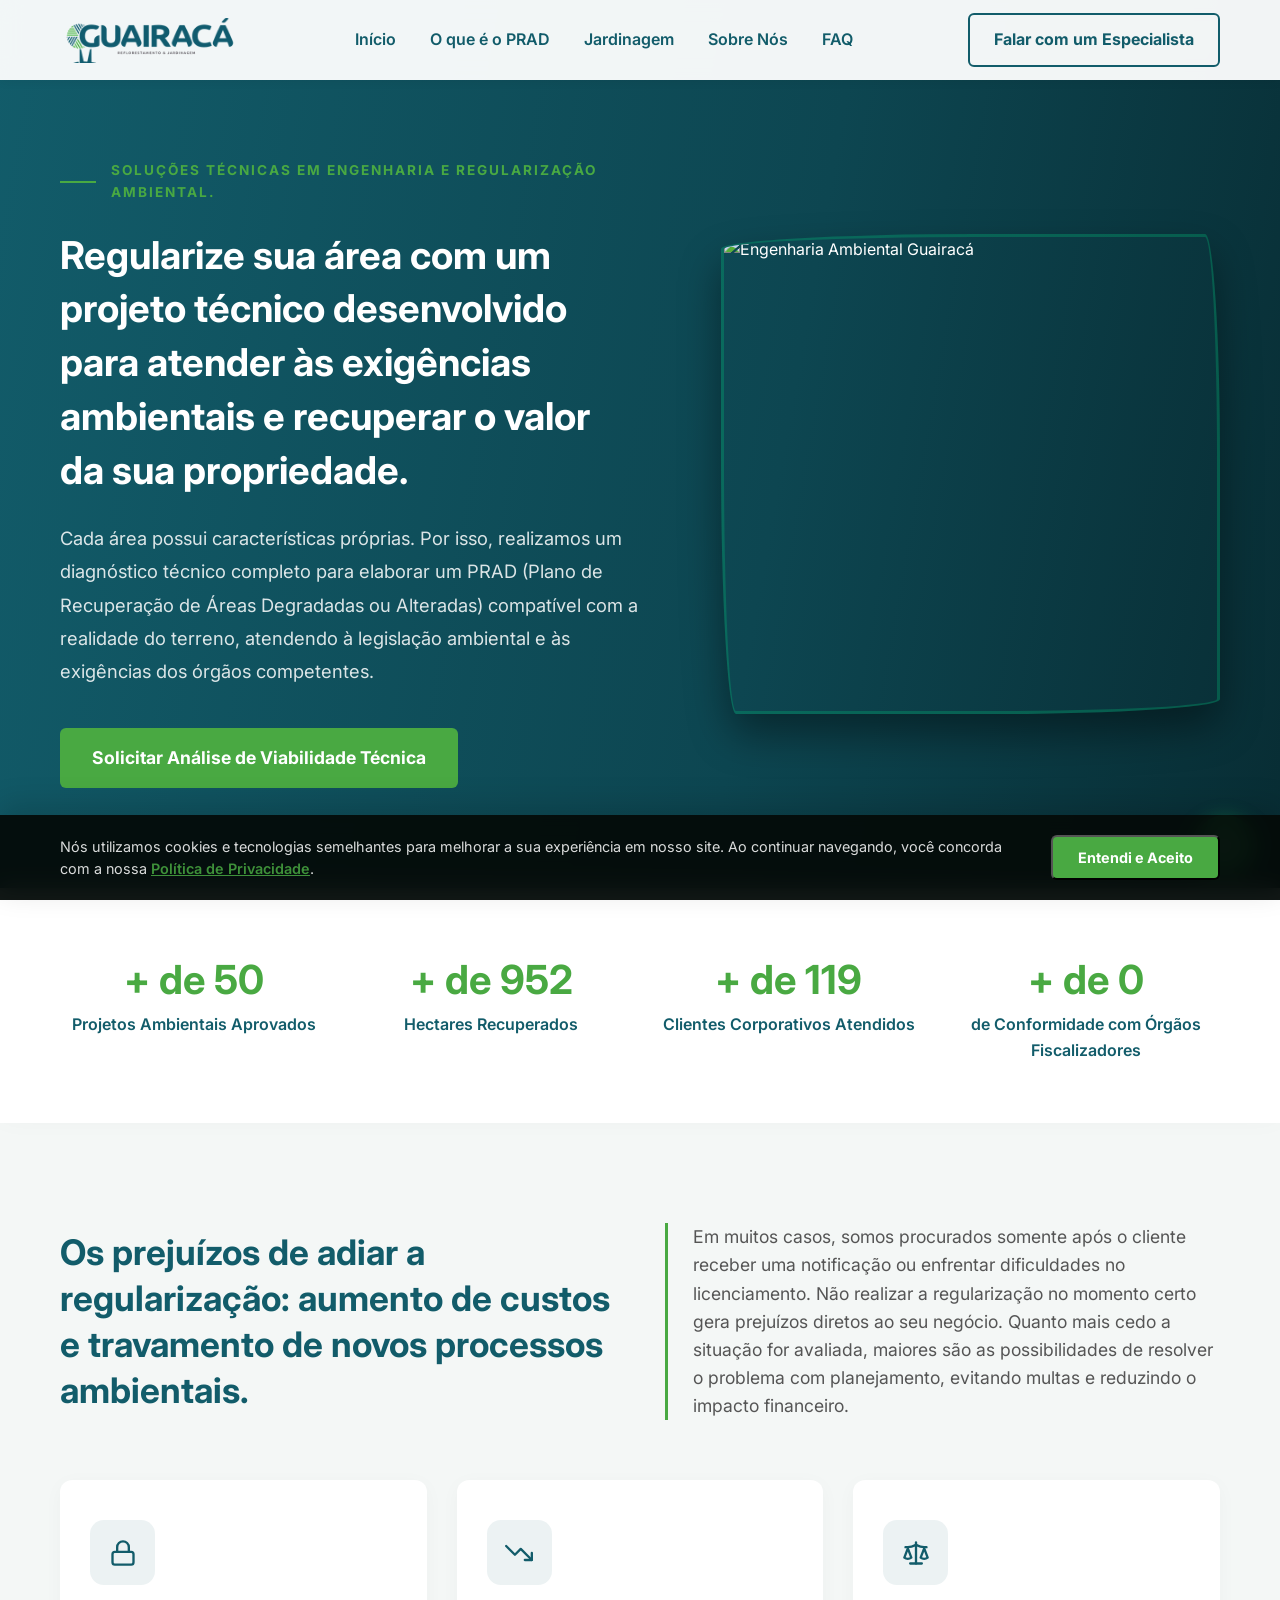
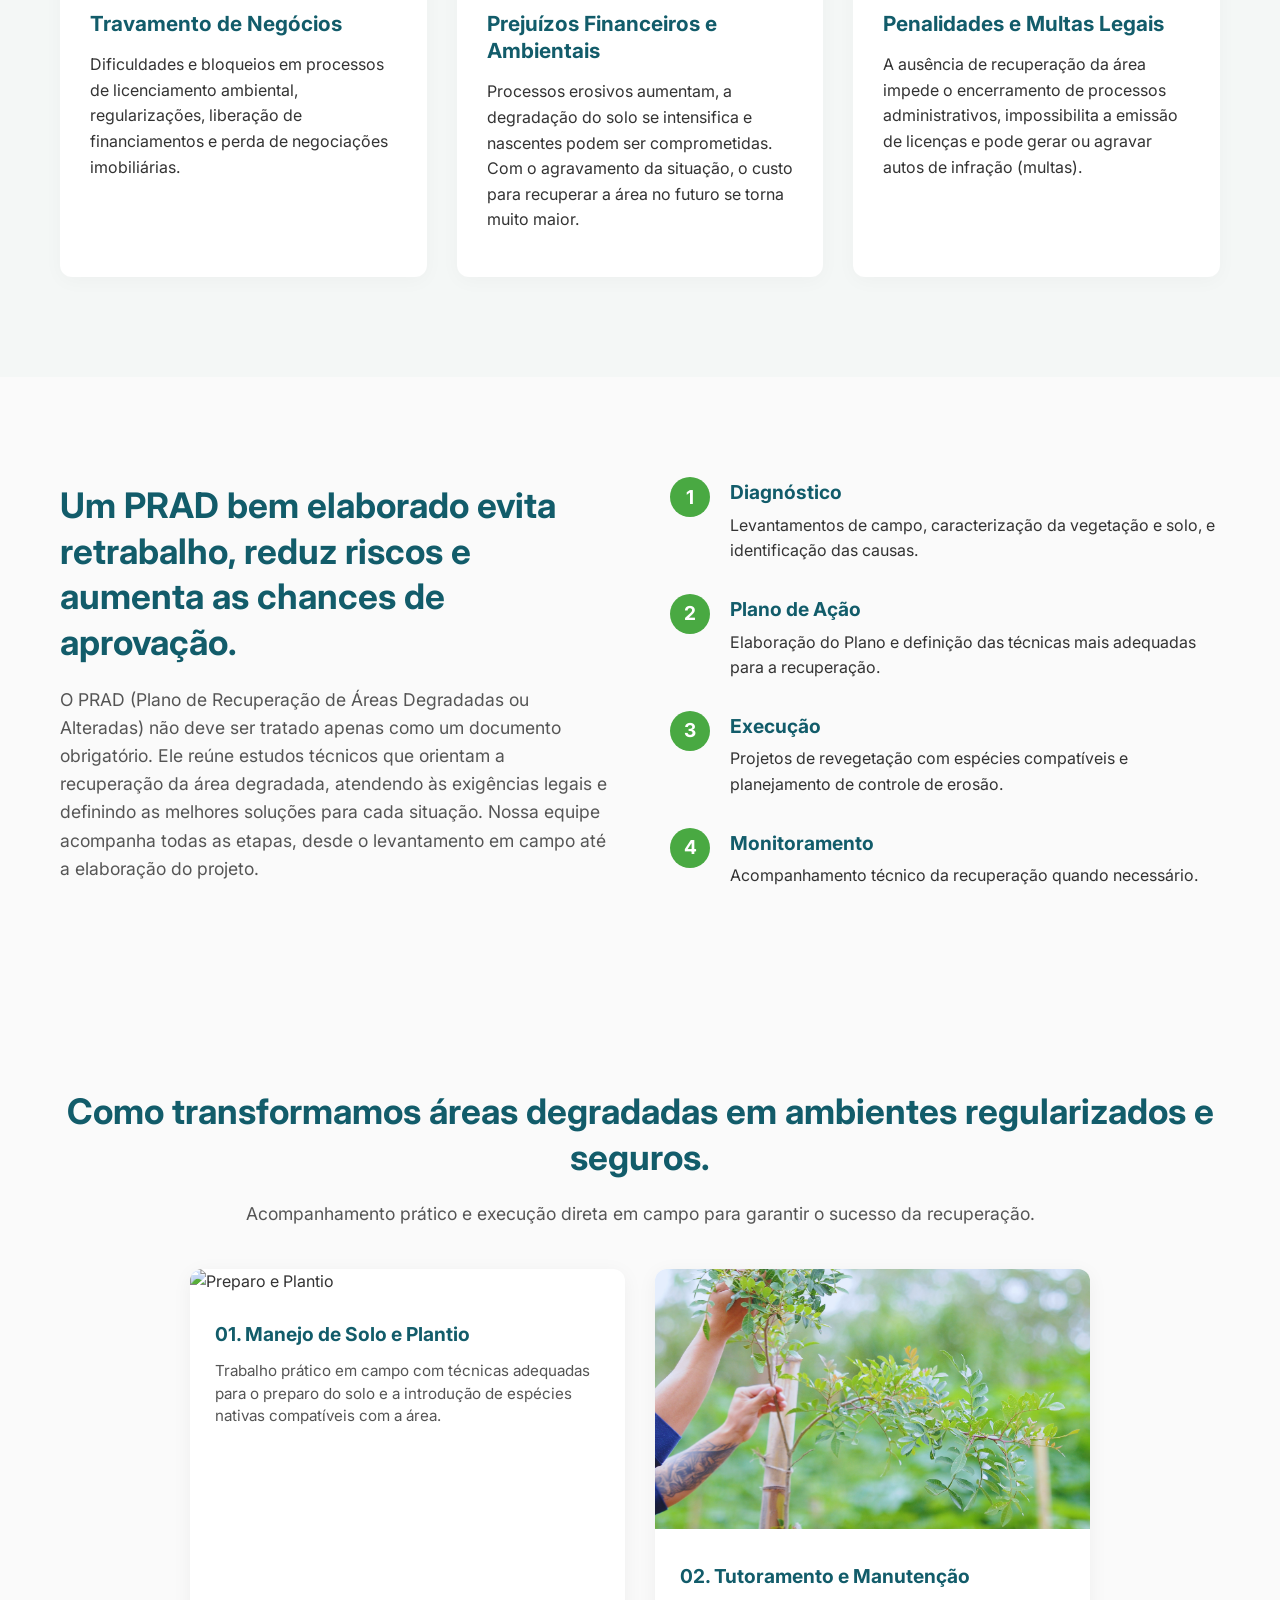
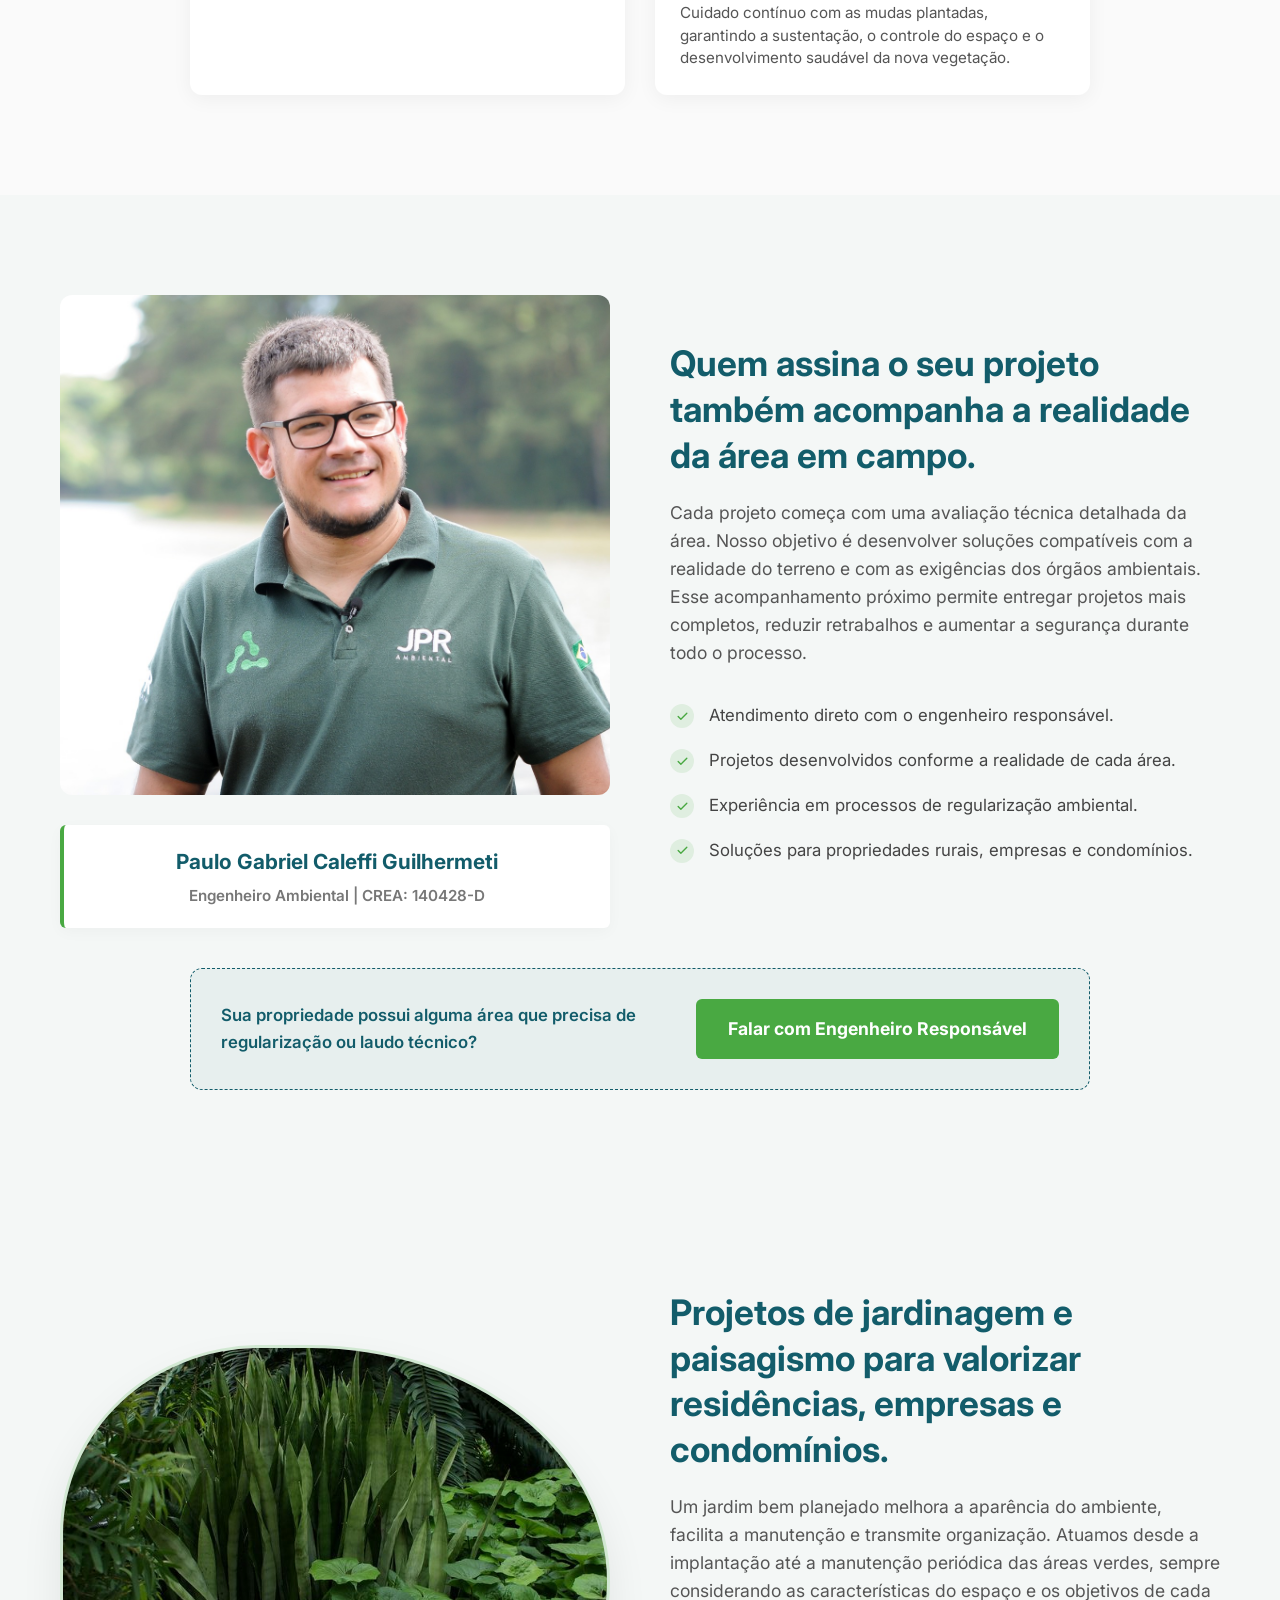
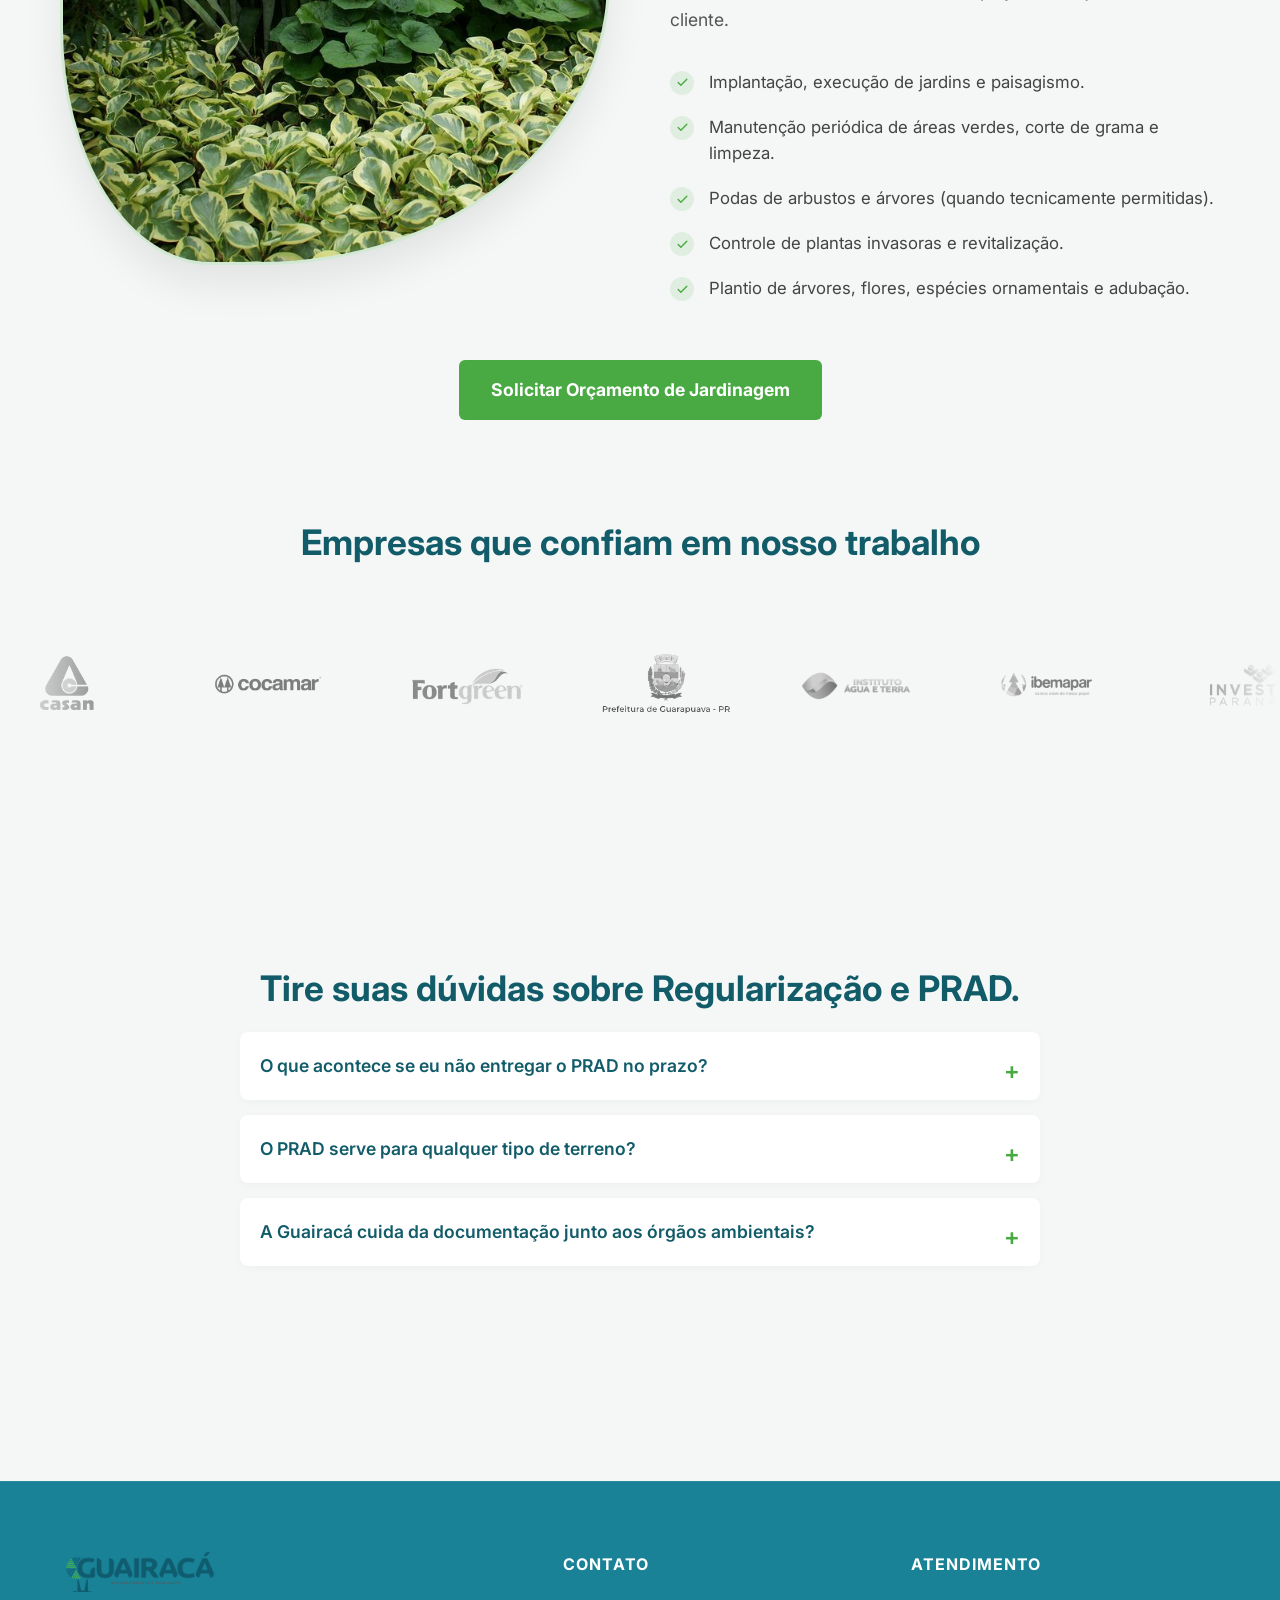
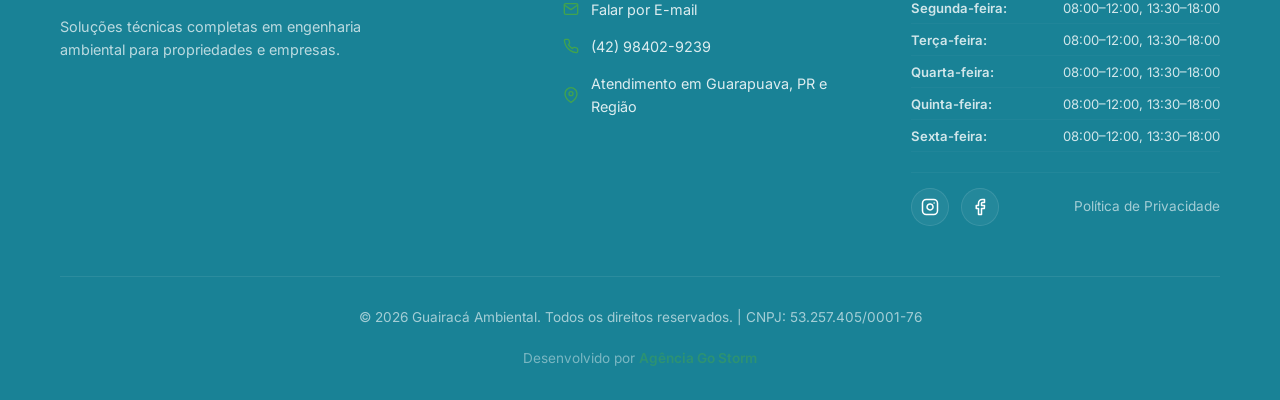
==== index.html @ 58c87380 "Primeira versão site Guairacá" ====
<!DOCTYPE html>
<html lang="pt-BR">
<head>
    <meta charset="UTF-8">
    <meta name="viewport" content="width=device-width, initial-scale=1.0">

    <title>PRAD e Regularização Ambiental | Guairacá Ambiental</title>

    <meta
        name="description"
        content="Projetos de PRAD, regularização e recuperação ambiental com acompanhamento técnico em campo. Conheça as soluções da Guairacá Ambiental."
    >

    <script type="application/ld+json">
        {
        "@context": "https://schema.org",
        "@graph": [

            {
            "@type": "WebSite",
            "@id": "https://guairacaambiental.com.br/#website",
            "url": "https://guairacaambiental.com.br/",
            "name": "Guairacá Ambiental",
            "inLanguage": "pt-BR",
            "publisher": {
                "@id": "https://guairacaambiental.com.br/#organization"
            }
            },

            {
            "@type": "LocalBusiness",
            "@id": "https://guairacaambiental.com.br/#organization",
            "name": "Guairacá Ambiental",
            "url": "https://guairacaambiental.com.br/",
            "description": "Empresa especializada em projetos de PRAD, regularização, recuperação e soluções técnicas ambientais.",

            "logo": {
                "@type": "ImageObject",
                "@id": "https://guairacaambiental.com.br/#logo",
                "url": "https://guairacaambiental.com.br/assets/images/logo2.png",
                "contentUrl": "https://guairacaambiental.com.br/assets/images/logo2.png",
                "caption": "Guairacá Ambiental"
            },

            "image": {
                "@id": "https://guairacaambiental.com.br/#logo"
            },

            "telephone": "+5542984029239",
            "email": "guairacaambiental@gmail.com",
            "taxID": "53.257.405/0001-76",
            "address": {
                "@type": "PostalAddress",
                "streetAddress": "Engenheiro Antônio Rebouças, 600",
                "addressLocality": "Guarapuava",
                "addressRegion": "PR",
                "addressCountry": "BR",
                "postalCode": "85015-410"
            },

            "areaServed": [
                {
                "@type": "City",
                "name": "Guarapuava"
                },
                {
                "@type": "State",
                "name": "Paraná"
                },
                {
                "@type": "Country",
                "name": "Brasil"
                }
            ],

            "openingHoursSpecification": [
                {
                "@type": "OpeningHoursSpecification",
                "dayOfWeek": [
                    "Monday",
                    "Tuesday",
                    "Wednesday",
                    "Thursday",
                    "Friday"
                ],

                "opens": "08:00",
                "closes": "12:00"
                },

                {
                "@type": "OpeningHoursSpecification",
                "dayOfWeek": [
                    "Monday",
                    "Tuesday",
                    "Wednesday",
                    "Thursday",
                    "Friday"
                ],

                "opens": "13:30",
                "closes": "18:00"
                }
            ],

            "sameAs": [
                "https://www.instagram.com/guairacaambiental"
            ],

            "employee": {
                "@id": "https://guairacaambiental.com.br/#responsavel-tecnico"
            }
            },

            {
            "@type": "Person",
            "@id": "https://guairacaambiental.com.br/#responsavel-tecnico",
            "name": "Paulo Gabriel Caleffi Guilhermeti",
            "jobTitle": "Engenheiro Ambiental",
            "identifier": {
                "@type": "PropertyValue",
                "propertyID": "CREA",
                "value": "140428-D"
            },

            "worksFor": {
                "@id": "https://guairacaambiental.com.br/#organization"
            }
            },

            {
            "@type": "Service",
            "@id": "https://guairacaambiental.com.br/#servico-prad",
            "name": "PRAD - Plano de Recuperação de Áreas Degradadas ou Alteradas",
            "serviceType": "Elaboração e acompanhamento de PRAD",
            "description": "Diagnóstico, elaboração, execução e acompanhamento técnico de Planos de Recuperação de Áreas Degradadas ou Alteradas.",
            "provider": {
                "@id": "https://guairacaambiental.com.br/#organization"
            },

            "areaServed": [
                {
                "@type": "City",
                "name": "Guarapuava"
                },
                {
                "@type": "State",
                "name": "Paraná"
                },
                {
                "@type": "Country",
                "name": "Brasil"
                }
            ]
            },

            {
            "@type": "Service",
            "@id": "https://guairacaambiental.com.br/#servico-regularizacao-ambiental",
            "name": "Regularização Ambiental",
            "serviceType": "Regularização Ambiental",
            "description": "Soluções técnicas para regularização ambiental de propriedades, empresas e áreas que necessitam de adequação às exigências ambientais.",
            "provider": {
                "@id": "https://guairacaambiental.com.br/#organization"
            },

            "areaServed": [
                {
                "@type": "City",
                "name": "Guarapuava"
                },
                {
                "@type": "State",
                "name": "Paraná"
                },
                {
                "@type": "Country",
                "name": "Brasil"
                }
            ]
            },

            {
            "@type": "Service",
            "@id": "https://guairacaambiental.com.br/#servico-recuperacao-ambiental",
            "name": "Recuperação de Áreas Degradadas",
            "serviceType": "Recuperação Ambiental",
            "description": "Planejamento e acompanhamento técnico para recuperação de áreas degradadas, incluindo manejo do solo, revegetação, plantio e monitoramento.",
            "provider": {
                "@id": "https://guairacaambiental.com.br/#organization"
            },

            "areaServed": [
                {
                "@type": "City",
                "name": "Guarapuava"
                },
                {
                "@type": "State",
                "name": "Paraná"
                },
                {
                "@type": "Country",
                "name": "Brasil"
                }
            ]
            },

            {
            "@type": "Service",
            "@id": "https://guairacaambiental.com.br/#servico-jardinagem",
            "name": "Jardinagem e Paisagismo",
            "serviceType": "Jardinagem e Paisagismo",
            "description": "Implantação e manutenção de jardins e áreas verdes para residências, empresas e condomínios.",
            "provider": {
                "@id": "https://guairacaambiental.com.br/#organization"
            },

            "areaServed": [
                {
                "@type": "City",
                "name": "Guarapuava"
                },
                {
                "@type": "State",
                "name": "Paraná"
                },
                {
                "@type": "Country",
                "name": "Brasil"
                }
            ]
            }

        ]
        }
    </script>

    <meta property="og:type" content="website">
    <meta property="og:locale" content="pt_BR">
    <meta property="og:title" content="PRAD e Regularização Ambiental | Guairacá Ambiental">
    <meta property="og:description" content="Projetos de PRAD, regularização e recuperação ambiental com acompanhamento técnico em campo.">
    <meta property="og:url" content="https://guairacaambiental.com.br/">
    <meta property="og:image" content="https://guairacaambiental.com.br/assets/images/logo2.png">
    <meta property="og:site_name" content="Guairacá Ambiental">
    <meta name="twitter:card" content="summary_large_image">
    <meta name="twitter:title" content="PRAD e Regularização Ambiental | Guairacá Ambiental">
    <meta name="twitter:description" content="Projetos de PRAD, regularização e recuperação ambiental com acompanhamento técnico em campo.">
    <meta name="twitter:image" content="https://guairacaambiental.com.br/assets/images/logo2.png">

    <link rel="canonical" href="https://guairacaambiental.com.br/">
    <link rel="icon" type="image/png" href="assets/images/favicon.png">   
    <link rel="stylesheet" href="css/style.css">
    <link rel="preconnect" href="https://fonts.googleapis.com">
    <link rel="preconnect" href="https://fonts.gstatic.com" crossorigin>

    <link
        href="https://fonts.googleapis.com/css2?family=Inter:wght@300;400;600;700&display=swap"
        rel="stylesheet"
    >
</head>
<body>

    <header id="header" class="header-fixo">
        <div class="container menu-container">
            <div class="logo">
                <img src="assets/images/logo2.png" alt="Guairacá Ambiental" fetchpriority="high">
            </div>
            <nav class="nav-links">
                <a href="#inicio">Início</a>
                <a href="#prad">O que é o PRAD</a>
                <a href="#jardinagem">Jardinagem</a>
                <a href="#sobre">Sobre Nós</a>
                <a href="#faq">FAQ</a>
            </nav>
            <a href="#contato" class="btn btn-destaque" id="btn-falar-especialista">Falar com um Especialista</a>
          <button class="menu-hamburguer" id="menuToggle" aria-label="Abrir Menu">
                    <span></span>
                    <span></span>
                    <span></span>
                </button>
            </div>
        </div>

        <div class="menu-mobile" id="mobileMenu">
            <a href="#inicio" class="link-mobile">Início</a>
            <a href="#prad" class="link-mobile">O que é o PRAD</a>
            <a href="#jardinagem" class="link-mobile">Jardinagem</a>
            <a href="#sobre" class="link-mobile">Sobre Nós</a>
            <a href="#faq" class="link-mobile">FAQ</a>
        </div>
    </header>

    <main>
        <section id="inicio" class="hero">
            <div class="container hero-grid">
                <div class="hero-content">
                    <span class="selo-destaque">Soluções Técnicas em Engenharia e Regularização Ambiental.</span>
                    
                    <h1 class="headline">Regularize sua área com um projeto técnico desenvolvido para atender às exigências ambientais e recuperar o valor da sua propriedade.</h1>
                    
                    <p class="subtitulo">Cada área possui características próprias. Por isso, realizamos um diagnóstico técnico completo para elaborar um PRAD (Plano de Recuperação de Áreas Degradadas ou Alteradas) compatível com a realidade do terreno, atendendo à legislação ambiental e às exigências dos órgãos competentes.</p>
                    
                    <a href="#contato" class="btn btn-principal" id="btn-analise-viabilidade">Solicitar Análise de Viabilidade Técnica</a>
                </div>

                <div class="hero-image-wrapper">
                    <div class="moldura-organica">
                        <img src="assets/images/primeira dobra.JPG" alt="Engenharia Ambiental Guairacá" fetchpriority="high">
                    </div>
                </div>
            </div>
        </section>

        <section id="numeros" class="barra-numeros">
            <div class="container grid-numeros">

                <div class="numero-item">
                    <div class="contador" data-target="50">+ de 0</div>
                    <p>Projetos Ambientais Aprovados</p>
                </div>

                <div class="numero-item">
                    <div class="contador" data-target="1500">+ de 0</div>
                    <p>Hectares Recuperados</p>
                </div>

                <div class="numero-item">
                    <div class="contador" data-target="120">+ de 0</div>
                    <p>Clientes Corporativos Atendidos</p>
                </div>

                <div class="numero-item">
                    <div class="contador">100%</div>
                    <p>de Conformidade com Órgãos Fiscalizadores</p>
                </div>

            </div>
        </section>

        <section id="dor-cliente" class="secao-padrao bg-claro scroll-reveal">
            <div class="container">
                
                <div class="cabecalho-duplo">
                    <h2 class="titulo-secao">Os prejuízos de adiar a regularização: aumento de custos e travamento de novos processos ambientais.</h2>
                    <p class="texto-introdutorio">Em muitos casos, somos procurados somente após o cliente receber uma notificação ou enfrentar dificuldades no licenciamento. Não realizar a regularização no momento certo gera prejuízos diretos ao seu negócio. Quanto mais cedo a situação for avaliada, maiores são as possibilidades de resolver o problema com planejamento, evitando multas e reduzindo o impacto financeiro.</p>
                </div>
                
                <div class="grid-cards">
                    <div class="card-alerta">
                        <div class="icone-premium">
                            <svg xmlns="http://www.w3.org/2000/svg" width="28" height="28" viewBox="0 0 24 24" fill="none" stroke="currentColor" stroke-width="2" stroke-linecap="round" stroke-linejoin="round"><rect x="3" y="11" width="18" height="11" rx="2" ry="2"></rect><path d="M7 11V7a5 5 0 0 1 10 0v4"></path></svg>
                        </div>
                        <h3>Travamento de Negócios</h3>
                        <p>Dificuldades e bloqueios em processos de licenciamento ambiental, regularizações, liberação de financiamentos e perda de negociações imobiliárias.</p>
                    </div>
                    
                    <div class="card-alerta">
                        <div class="icone-premium">
                            <svg xmlns="http://www.w3.org/2000/svg" width="28" height="28" viewBox="0 0 24 24" fill="none" stroke="currentColor" stroke-width="2" stroke-linecap="round" stroke-linejoin="round"><polyline points="23 18 13.5 8.5 8.5 13.5 1 6"></polyline><polyline points="17 18 23 18 23 12"></polyline></svg>
                        </div>
                        <h3>Prejuízos Financeiros e Ambientais</h3>
                        <p>Processos erosivos aumentam, a degradação do solo se intensifica e nascentes podem ser comprometidas. Com o agravamento da situação, o custo para recuperar a área no futuro se torna muito maior.</p>
                    </div>
                    
                    <div class="card-alerta">
                        <div class="icone-premium">
                            <svg xmlns="http://www.w3.org/2000/svg" width="28" height="28" viewBox="0 0 24 24" fill="none" stroke="currentColor" stroke-width="2" stroke-linecap="round" stroke-linejoin="round"><path d="M16 16l3-8 3 8c-.87.65-1.92 1-3 1s-2.13-.35-3-1Z"></path><path d="M2 16l3-8 3 8c-.87.65-1.92 1-3 1s-2.13-.35-3-1Z"></path><path d="M7 21h10"></path><path d="M12 3v18"></path><path d="M3 7h2c2 0 5-1 7-2 2 1 5 2 7 2h2"></path></svg>
                        </div>
                        <h3>Penalidades e Multas Legais</h3>
                        <p>A ausência de recuperação da área impede o encerramento de processos administrativos, impossibilita a emissão de licenças e pode gerar ou agravar autos de infração (multas).</p>
                    </div>
                </div>
            </div>
        </section>

        <section id="prad" class="secao-padrao scroll-reveal">
            <div class="container layout-duas-colunas">
                <div class="conteudo-texto">
                    <h2 class="titulo-secao">Um PRAD bem elaborado evita retrabalho, reduz riscos e aumenta as chances de aprovação.</h2>
                    <p class="texto-introdutorio">O PRAD (Plano de Recuperação de Áreas Degradadas ou Alteradas) não deve ser tratado apenas como um documento obrigatório. Ele reúne estudos técnicos que orientam a recuperação da área degradada, atendendo às exigências legais e definindo as melhores soluções para cada situação. Nossa equipe acompanha todas as etapas, desde o levantamento em campo até a elaboração do projeto.</p>
                </div>
                
                <div class="linha-do-tempo">
                    <div class="passo">
                        <div class="marcador">1</div>
                        <div>
                            <h4>Diagnóstico</h4>
                            <p>Levantamentos de campo, caracterização da vegetação e solo, e identificação das causas.</p>
                        </div>
                    </div>
                    <div class="passo">
                        <div class="marcador">2</div>
                        <div>
                            <h4>Plano de Ação</h4>
                            <p>Elaboração do Plano e definição das técnicas mais adequadas para a recuperação.</p>
                        </div>
                    </div>
                    <div class="passo">
                        <div class="marcador">3</div>
                        <div>
                            <h4>Execução</h4>
                            <p>Projetos de revegetação com espécies compatíveis e planejamento de controle de erosão.</p>
                        </div>
                    </div>
                    <div class="passo">
                        <div class="marcador">4</div>
                        <div>
                            <h4>Monitoramento</h4>
                            <p>Acompanhamento técnico da recuperação quando necessário.</p>
                        </div>
                    </div>
                </div>
            </div>
        </section>

        <!--
        <section id="antes-depois" class="secao-padrao scroll-reveal">
            <div class="container text-center">
                <h2 class="titulo-secao">Resultados que transformam ambientes.</h2>
                <p class="texto-introdutorio mb-40">Arraste a barra lateral para ver a recuperação da área.</p>
                
                <div class="comparacao-container">
                    <div class="img-depois">
                        <img src="assets/images/exemploprad1.jpg" alt="Área Recuperada (Depois)">
                    </div>
                    
                    <div class="img-antes" id="img-antes-overlay">
                        <img src="assets/images/exemploprad2.jpg" alt="Área Degradada (Antes)">
                    </div>
                    
                    <input type="range" min="0" max="100" value="50" class="slider-comparacao" id="slider-comparacao">
                </div>
            </div>
        </section>
        -->
        
        <section id="antes-depois" class="secao-padrao scroll-reveal">
            <div class="container text-center">
                <h2 class="titulo-secao">Como transformamos áreas degradadas em ambientes regularizados e seguros.</h2>
                <p class="texto-introdutorio mb-40">Acompanhamento prático e execução direta em campo para garantir o sucesso da recuperação.</p>

                <div class="grid-fases-prad">
                    <div class="card-fase">
                        <img src="assets/images/prad_guairaca.JPG" alt="Preparo e Plantio" loading="lazy">
                        <div class="conteudo-fase">
                            <h3>01. Manejo de Solo e Plantio</h3>
                            <p>Trabalho prático em campo com técnicas adequadas para o preparo do solo e a introdução de espécies nativas compatíveis com a área.</p>
                        </div>
                    </div>

                    <div class="card-fase">
                        <img src="assets/images/grid prad 2.jpg" alt="Acompanhamento do Plantio" loading="lazy">
                        <div class="conteudo-fase">
                            <h3>02. Tutoramento e Manutenção</h3>
                            <p>Cuidado contínuo com as mudas plantadas, garantindo a sustentação, o controle do espaço e o desenvolvimento saudável da nova vegetação.</p>
                        </div>
                    </div>
                </div>
            </div>
        </section>
        <section id="sobre" class="secao-padrao bg-claro scroll-reveal">
            <div class="container layout-duas-colunas">
                <div class="imagem-destaque">
                    <img src="assets/images/Paulo Gabriel Caleffi Guilhermeti.jpeg" alt="Foto do Engenheiro no Campo" class="foto-perfil" loading="lazy">

                    <div class="box-responsavel mt-30">
                        <h3 class="nome-engenheiro">Paulo Gabriel Caleffi Guilhermeti</h3>
                        <p class="registro-crea">Engenheiro Ambiental | CREA: 140428-D</p>
                    </div>

                </div>
                <div class="conteudo-texto">
                    <h2 class="titulo-secao">Quem assina o seu projeto também acompanha a realidade da área em campo.</h2>
                    <p class="texto-introdutorio">Cada projeto começa com uma avaliação técnica detalhada da área. Nosso objetivo é desenvolver soluções compatíveis com a realidade do terreno e com as exigências dos órgãos ambientais. Esse acompanhamento próximo permite entregar projetos mais completos, reduzir retrabalhos e aumentar a segurança durante todo o processo.</p>
                                                            
                    <ul class="lista-check-premium">
                        <li>Atendimento direto com o engenheiro responsável.</li>
                        <li>Projetos desenvolvidos conforme a realidade de cada área.</li>
                        <li>Experiência em processos de regularização ambiental.</li>
                        <li>Soluções para propriedades rurais, empresas e condomínios.</li>
                    </ul>
                </div>
            </div>
            <div class="cta-intermediario mt-40">
                    <p>Sua propriedade possui alguma área que precisa de regularização ou laudo técnico?</p>
                    <a href="https://wa.me/5542984029239?text=Olá,%20gostaria%20de%20conversar%20sobre%20um%20projeto%20de%20PRAD." target="_blank" class="btn btn-principal">Falar com Engenheiro Responsável</a>
                </div>
        </section>

        <section id="jardinagem" class="secao-padrao bg-claro scroll-reveal">
            <div class="container layout-duas-colunas reverso">

                <div class="imagem-destaque">
                    <div class="imagem-unica-organica">
                        <img src="assets/images/jardinagem.jpg" alt="Projeto de Jardinagem" loading="lazy">
                    </div>
                </div>
                
                <div class="conteudo-texto">
                    <h2 class="titulo-secao">Projetos de jardinagem e paisagismo para valorizar residências, empresas e condomínios.</h2>
                    <p class="texto-introdutorio">Um jardim bem planejado melhora a aparência do ambiente, facilita a manutenção e transmite organização. Atuamos desde a implantação até a manutenção periódica das áreas verdes, sempre considerando as características do espaço e os objetivos de cada cliente.</p>

                    <ul class="lista-check-premium">
                        <li>Implantação, execução de jardins e paisagismo.</li>
                        <li>Manutenção periódica de áreas verdes, corte de grama e limpeza.</li>
                        <li>Podas de arbustos e árvores (quando tecnicamente permitidas).</li>
                        <li>Controle de plantas invasoras e revitalização.</li>
                        <li>Plantio de árvores, flores, espécies ornamentais e adubação.</li>
                    </ul>
                </div>
            </div>
            
            <div class="container text-center mt-40">
                <a href="https://wa.me/5542984029239?text=Olá,%20gostaria%20de%20um%20orçamento%20para%20jardinagem%20e%20paisagismo." target="_blank" class="btn btn-principal">Solicitar Orçamento de Jardinagem</a>
            </div>

        <section id="clientes" class="secao-padrao scroll-reveal">
            <div class="container text-center">
                <h2 class="titulo-secao">Empresas que confiam em nosso trabalho</h2>
            </div>    
                <div class="carrossel-wrapper mt-40">
                    <div class="carrossel-track">
                        <img src="assets/images/casanlogo2.png" alt="Logo Casan" class="logo-cliente" loading="lazy">
                        <img src="assets/images/cocamar-jpr.png" alt="Logo Cocamar" class="logo-cliente" loading="lazy">
                        <img src="assets/images/fotgreen-jpr.png" alt="Logo Fotgreen" class="logo-cliente" loading="lazy">
                        <img src="assets/images/guarapuava-logo.png" alt="Logo Prefeitura de Guarapuava" class="logo-cliente" loading="lazy">
                        <img src="assets/images/IAT.png" alt="Logo IAT" class="logo-cliente" loading="lazy">
                        <img src="assets/images/ibemepar-logo.png" alt="Logo Ibemepar" class="logo-cliente" loading="lazy">
                        <img src="assets/images/invest-logo.png" alt="Logo Invest" class="logo-cliente" loading="lazy">
                        <img src="assets/images/logo-fortmix.png" alt="Logo Fortmix" class="logo-cliente" loading="lazy">
                        <img src="assets/images/logo-tuneiras.png" alt="Logo Prefeitura de Tuneiras" class="logo-cliente" loading="lazy">
                        <img src="assets/images/origin-logo.png" alt="Logo Origin" class="logo-cliente" loading="lazy">
                        <img src="assets/images/prefeitura-de-princesa.png" alt="Logo Prefeitura de Princesa" class="logo-cliente" loading="lazy">
                        <img src="assets/images/prefeitura-de-tunapolis.png" alt="Logo Prefeitura de Tunapolis" class="logo-cliente" loading="lazy">
                        <img src="assets/images/recco-logo-jpr.png" alt="Logo Recco" class="logo-cliente" loading="lazy">
                        <img src="assets/images/samae-jprambiental.png" alt="Logo Samae" class="logo-cliente" loading="lazy">
                        <img src="assets/images/sanepar-jpr.png" alt="Logo Sanepar" class="logo-cliente" loading="lazy">
                        <img src="assets/images/suzano-logo-jpr.png" alt="Logo Suzano" class="logo-cliente" loading="lazy">

                        <img src="assets/images/casanlogo2.png" alt="Logo Casan" class="logo-cliente" loading="lazy">
                        <img src="assets/images/cocamar-jpr.png" alt="Logo Cocamar" class="logo-cliente" loading="lazy">
                        <img src="assets/images/fotgreen-jpr.png" alt="Logo Fotgreen" class="logo-cliente" loading="lazy">
                        <img src="assets/images/guarapuava-logo.png" alt="Logo Prefeitura de Guarapuava" class="logo-cliente" loading="lazy">
                        <img src="assets/images/IAT.png" alt="Logo IAT" class="logo-cliente" loading="lazy">
                        <img src="assets/images/ibemepar-logo.png" alt="Logo Ibemepar" class="logo-cliente" loading="lazy">
                        <img src="assets/images/invest-logo.png" alt="Logo Invest" class="logo-cliente" loading="lazy">
                        <img src="assets/images/logo-fortmix.png" alt="Logo Fortmix" class="logo-cliente" loading="lazy">
                        <img src="assets/images/logo-tuneiras.png" alt="Logo Prefeitura de Tuneiras" class="logo-cliente" loading="lazy">
                        <img src="assets/images/origin-logo.png" alt="Logo Origin" class="logo-cliente" loading="lazy">
                        <img src="assets/images/prefeitura-de-princesa.png" alt="Logo Prefeitura de Princesa" class="logo-cliente" loading="lazy">
                        <img src="assets/images/prefeitura-de-tunapolis.png" alt="Logo Prefeitura de Tunapolis" class="logo-cliente" loading="lazy">
                        <img src="assets/images/recco-logo-jpr.png" alt="Logo Recco" class="logo-cliente" loading="lazy">
                        <img src="assets/images/samae-jprambiental.png" alt="Logo Samae" class="logo-cliente" loading="lazy">
                        <img src="assets/images/sanepar-jpr.png" alt="Logo Sanepar" class="logo-cliente" loading="lazy">
                        <img src="assets/images/suzano-logo-jpr.png" alt="Logo Suzano" class="logo-cliente" loading="lazy">
                </div>
            </div>
        </section>

        <section id="faq" class="secao-padrao bg-claro scroll-reveal">
            <div class="container">
                <div class="cabecalho-secao text-center">
                    <h2 class="titulo-secao">Tire suas dúvidas sobre Regularização e PRAD.</h2>
                </div>
                
                <div class="faq-container">
                    <details class="faq-item">
                        <summary>O que acontece se eu não entregar o PRAD no prazo?</summary>
                        <div class="faq-resposta">
                            <p>O atraso pode acarretar em multas, embargos e travamento de novos licenciamentos junto aos órgãos fiscalizadores.</p>
                        </div>
                    </details>
                    <details class="faq-item">
                        <summary>O PRAD serve para qualquer tipo de terreno?</summary>
                        <div class="faq-resposta">
                            <p>Sim. O PRAD é adaptável, mas as técnicas variam rigorosamente de acordo com as características do solo, bioma e grau de degradação da área.</p>
                        </div>
                    </details>
                    <details class="faq-item">
                        <summary>A Guairacá cuida da documentação junto aos órgãos ambientais?</summary>
                        <div class="faq-resposta">
                            <p>Sim, oferecemos suporte técnico durante todo o trâmite administrativo, garantindo que o projeto atenda a todas as exigências legais e normas técnicas.</p>
                        </div>
                    </details>
                </div>
            </div>
        </section>

    </main> 


    <footer id="contato" class="rodape-storm">
        <div class="container">
            <div class="footer-grid">
                <div class="footer-col">
                    <div class="footer-logo">
                        <img src="assets/images/logo2.png" alt="Guairacá Ambiental" loading="lazy">
                    </div>
                    <p class="footer-descricao">Soluções técnicas completas em engenharia ambiental para propriedades e empresas.</p>
                </div>

                <div class="footer-col">
                    <h4>CONTATO</h4>
                    <ul class="footer-links-contato">
                        <li>
                            <span class="footer-icon">
                                <svg width="16" height="16" viewBox="0 0 24 24" fill="none" stroke="currentColor" stroke-width="2" stroke-linecap="round" stroke-linejoin="round"><path d="M4 4h16c1.1 0 2 .9 2 2v12c0 1.1-.9 2-2 2H4c-1.1 0-2-.9-2-2V6c0-1.1.9-2 2-2z"></path><polyline points="22,6 12,13 2,6"></polyline></svg>
                            </span> 
                            <a href="mailto:guairacaambiental@gmail.com" class="link-email-mascara">Falar por E-mail</a>
                        </li>
                        <li>
                            <span class="footer-icon">
                                <svg width="16" height="16" viewBox="0 0 24 24" fill="none" stroke="currentColor" stroke-width="2" stroke-linecap="round" stroke-linejoin="round"><path d="M22 16.92v3a2 2 0 0 1-2.18 2 19.79 19.79 0 0 1-8.63-3.07 19.5 19.5 0 0 1-6-6 19.79 19.79 0 0 1-3.07-8.67A2 2 0 0 1 4.11 2h3a2 2 0 0 1 2 1.72 12.84 12.84 0 0 0 .7 2.81 2 2 0 0 1-.45 2.11L8.09 9.91a16 16 0 0 0 6 6l1.27-1.27a2 2 0 0 1 2.11-.45 12.84 12.84 0 0 0 2.81.7A2 2 0 0 1 22 16.92z"></path></svg>
                            </span> 
                            (42) 98402-9239
                        </li>
                        <li>
                            <span class="footer-icon">
                                <svg width="16" height="16" viewBox="0 0 24 24" fill="none" stroke="currentColor" stroke-width="2" stroke-linecap="round" stroke-linejoin="round"><path d="M21 10c0 7-9 13-9 13s-9-6-9-13a9 9 0 0 1 18 0z"></path><circle cx="12" cy="10" r="3"></circle></svg>
                            </span> 
                            Atendimento em Guarapuava, PR e Região
                        </li>
                    </ul>
                </div>

         <div class="footer-col">
                    <h4>ATENDIMENTO</h4>
                    <ul class="footer-horarios-lista">
                        <li><span>Segunda-feira:</span> <span>08:00–12:00, 13:30–18:00</span></li>
                        <li><span>Terça-feira:</span> <span>08:00–12:00, 13:30–18:00</span></li>
                        <li><span>Quarta-feira:</span> <span>08:00–12:00, 13:30–18:00</span></li>
                        <li><span>Quinta-feira:</span> <span>08:00–12:00, 13:30–18:00</span></li>
                        <li><span>Sexta-feira:</span> <span>08:00–12:00, 13:30–18:00</span></li>
                    </ul>

                    <div class="footer-redes-wrapper">
                        <div class="footer-redes">
                            <a href="https://www.instagram.com/guairacaambiental" target="_blank" class="rede-social-btn" title="Instagram">
                                <svg width="18" height="18" viewBox="0 0 24 24" fill="none" stroke="currentColor" stroke-width="2" stroke-linecap="round" stroke-linejoin="round"><rect x="2" y="2" width="20" height="20" rx="5" ry="5"></rect><path d="M16 11.37A4 4 0 1 1 12.63 8 4 4 0 0 1 16 11.37z"></path><line x1="17.5" y1="6.5" x2="17.51" y2="6.5"></line></svg>
                            </a>
                            <a href="https://facebook.com/suaempresa" target="_blank" class="rede-social-btn" title="Facebook">
                                <svg width="18" height="18" viewBox="0 0 24 24" fill="none" stroke="currentColor" stroke-width="2" stroke-linecap="round" stroke-linejoin="round"><path d="M18 2h-3a5 5 0 0 0-5 5v3H7v4h3v8h4v-8h3.8l.2-4h-4V7a1 1 0 0 1 1-1h3z"></path></svg>
                            </a>
                        </div>
                        <a href="politica-de-privacidade.html" class="link-privacidade">Política de Privacidade</a>
                    </div>
                </div>
            </div>

            <div class="footer-bottom">
                <p>&copy; 2026 Guairacá Ambiental. Todos os direitos reservados. | CNPJ: 53.257.405/0001-76</p>
                <p class="assinatura-storm mt-20">
                    Desenvolvido por <a href="https://www.agenciagostorm.com" target="_blank">Agência Go Storm</a>
                </p>
            </div>
            
        </div>
  
        <div id="cookie-banner" class="cookie-banner">
            <div class="cookie-content">
                <p>Nós utilizamos cookies e tecnologias semelhantes para melhorar a sua experiência em nosso site. Ao continuar navegando, você concorda com a nossa <a href="politica-de-privacidade.html">Política de Privacidade</a>.</p>
                <button id="aceitar-cookies" class="btn btn-principal btn-cookie">Entendi e Aceito</button>
            </div>
        </div>       

        <div id="whatsapp-chat-widget" class="whatsapp-widget">
            <div class="chat-popup" id="chatPopup">
                <div class="chat-header">
                    <div class="chat-perfil">
                        <span class="status-bolinha"></span>
                        <strong>Atendimento Guairacá</strong>
                    </div>
                    <button class="chat-fechar" id="fecharChat">&times;</button>
                </div>
                <div class="chat-body">
                    <div class="mensagem-recebida">
                        <p>Olá! 👋 Precisa de ajuda com o Plano de Recuperação de Áreas Degradadas? Fale com nossa equipe técnica agora mesmo!</p>
                        <span class="chat-hora">Agora</span>
                    </div>
                </div>
                <div class="chat-footer">
                    <a href="https://wa.me/5542984029239?text=Olá,%20gostaria%20de%20uma%20análise%20técnica." target="_blank" class="btn-enviar-chat">
                        <span>Iniciar Conversa no WhatsApp</span>
                        <svg width="18" height="18" viewBox="0 0 24 24" fill="none" stroke="currentColor" stroke-width="2"><path d="M22 2L11 13M22 2l-7 20-4-9-9-4 20-7z"/></svg>
                    </a>
                </div>
            </div>

            <button class="chat-toggle-btn" id="abrirChat">
                <svg width="24" height="24" viewBox="0 0 24 24" fill="currentColor"><path d="M.057 24l1.687-6.163c-1.041-1.804-1.588-3.849-1.587-5.946.003-6.556 5.338-11.891 11.893-11.891 3.181.001 6.167 1.24 8.413 3.488 2.245 2.248 3.481 5.236 3.48 8.414-.003 6.557-5.338 11.892-11.893 11.892-1.99-.001-3.951-.5-5.688-1.448l-6.305 1.654zm6.597-3.807c1.676.995 3.276 1.591 5.392 1.592 5.448 0 9.886-4.434 9.889-9.885.002-5.462-4.415-9.89-9.881-9.892-5.452 0-9.887 4.434-9.889 9.884-.001 2.225.651 3.891 1.746 5.634l-.999 3.648 3.742-.981zm11.387-5.464c-.074-.124-.272-.198-.57-.347-.297-.149-1.758-.868-2.031-.967-.272-.099-.47-.149-.669.149-.198.297-.768.967-.941 1.165-.173.198-.347.223-.644.074-.297-.149-1.255-.462-2.39-1.475-.883-.788-1.48-1.761-1.653-2.059-.173-.297-.018-.458.13-.606.134-.133.297-.347.446-.521.151-.172.2-.296.3-.495.099-.198.05-.372-.025-.521-.075-.148-.669-1.611-.916-2.206-.242-.579-.487-.501-.669-.51l-.57-.01c-.198 0-.52.074-.792.372s-1.04 1.016-1.04 2.479 1.065 2.876 1.213 3.074c.149.198 2.095 3.2 5.076 4.487.709.306 1.263.489 1.694.626.712.226 1.36.194 1.872.118.571-.085 1.758-.719 2.006-1.413.248-.695.248-1.29.173-1.414z"/></svg>
            </button>
        </div>
    </footer>

    <script src="js/main.js"></script>
</body>
</html>
---- css/style.css ----
:root {
    --cor-fundo: #FAFAFA;
    --cor-texto: #333333;
    --cor-primaria: #125c6a;
    --cor-secundaria: #49a942; 
    --cor-cinza-logo: #6d6e71;
    --cor-branca: #FFFFFF;
    --transicao: all 0.3s ease-in-out;
}

* {
    margin: 0;
    padding: 0;
    box-sizing: border-box;
    font-family: 'Inter', sans-serif;
}

body {
    background-color: var(--cor-fundo);
    color: var(--cor-texto);
    line-height: 1.6;
}

.container {
    max-width: 1200px;
    margin: 0 auto;
    padding: 0 20px;
}

.header-fixo {
    position: fixed;
    top: 0;
    width: 100%;
    background-color: rgba(255, 255, 255, 0.95);
    backdrop-filter: blur(10px);
    z-index: 1000;
    box-shadow: 0 2px 10px rgba(0,0,0,0.05);
    transition: var(--transicao);
}

.menu-container {
    display: flex;
    justify-content: space-between;
    align-items: center;
    height: 80px;
}

.nav-links a {
    text-decoration: none;
    color: var(--cor-primaria);
    font-weight: 600;
    margin: 0 15px;
    transition: var(--transicao);
}

.nav-links a:hover {
    color: var(--cor-secundaria);
}

.logo img {
    max-height: 45px;
    width: auto;
    display: block;
}

.btn {
    padding: 12px 24px;
    border-radius: 6px;
    text-decoration: none;
    font-weight: bold;
    transition: var(--transicao);
    display: inline-block;
}

.btn-destaque {
    background-color: transparent;
    border: 2px solid var(--cor-primaria);
    color: var(--cor-primaria);
}

.btn-destaque:hover {
    background-color: var(--cor-primaria);
    color: var(--cor-branca);
}

.btn-principal {
    background-color: var(--cor-secundaria);
    color: var(--cor-branca);
    font-size: 1.1rem;
    padding: 16px 32px;
    white-space: nowrap;
}

.btn-principal:hover {
    background-color: #00965e;
    transform: translateY(-2px);
}

.link-email-mascara {
    color: inherit;
    text-decoration: none;
    transition: var(--transicao);
}

.link-email-mascara:hover {
    color: var(--cor-secundaria);
}

.hero {
    background: linear-gradient(100deg, #125c6a 0%, #0d4651 60%, #082d34 100%);
    color: var(--cor-branca);
    padding: 160px 0 100px 0;
    min-height: 90vh;
    display: flex;
    align-items: center;
    position: relative;
    overflow: hidden;
}

.hero-grid {
    display: grid;
    grid-template-columns: 1.1fr 0.9fr;
    gap: 50px;
    align-items: center;
    position: relative;
    z-index: 2;
}

.hero-content {
    max-width: 95%;
}

.hero-image-wrapper {
    width: 100%;
    display: flex;
    justify-content: center;
    align-items: center;
}

.moldura-organica {
    width: 100%;
    height: 480px;
    border-radius: 255px 15px 225px 15px/15px 225px 15px 255px; 
    overflow: hidden;
    box-shadow: 0 20px 40px rgba(0, 0, 0, 0.4);
    border: 3px solid rgba(0, 184, 115, 0.3); 
}

.moldura-organica img {
    width: 100%;
    height: 100%;
    object-fit: cover;
    display: block;
    transition: var(--transicao);
}

.moldura-organica img:hover {
    transform: scale(1.03);
}

.selo-destaque {
    display: inline-flex;
    align-items: center;
    gap: 15px;
    font-size: 0.85rem;
    font-weight: 700;
    text-transform: uppercase;
    letter-spacing: 2px;
    color: var(--cor-secundaria);
    margin-bottom: 25px;
}

.selo-destaque::before {
    content: '';
    display: block;
    width: 40px;
    height: 2px;
    background-color: var(--cor-secundaria);
}

.headline {
    font-size: 2.4rem;
    line-height: 1.4;
    margin-bottom: 25px;
    font-weight: 700;
}

.subtitulo {
    font-size: 1.15rem;
    line-height: 1.8;
    margin-bottom: 40px;
    opacity: 0.85;
}

.barra-numeros {
    background-color: var(--cor-branca);
    padding: 60px 0;
    box-shadow: 0 -10px 30px rgba(0,0,0,0.05);
    position: relative;
    z-index: 10;
}

.grid-numeros {
    display: grid;
    grid-template-columns: repeat(4, 1fr);
    gap: 30px;
    text-align: center;
}

.numero-item .contador {
    font-size: 2.5rem;
    color: var(--cor-secundaria);
    font-weight: 700;
}

.numero-item p {
    font-weight: 600;
    color: var(--cor-primaria);
}

.scroll-reveal {
    opacity: 0;
    transform: translateY(30px);
    transition: all 0.8s ease-out;
}

.scroll-reveal.visible {
    opacity: 1;
    transform: translateY(0);
}

.secao-padrao {
    padding: 100px 0;
}

.bg-claro {
    background-color: #F4F7F6;
}

.text-center {
    text-align: center;
}

.titulo-secao {
    font-size: 2.2rem;
    color: var(--cor-primaria);
    margin-bottom: 20px;
    line-height: 1.3;
}

.texto-introdutorio {
    font-size: 1.1rem;
    color: #555;
}

.grid-cards {
    display: grid;
    grid-template-columns: repeat(3, 1fr);
    gap: 30px;
}

.card-alerta:hover {
    transform: translateY(-5px);
    box-shadow: 0 8px 30px rgba(0,0,0,0.08);
}


.card-alerta h3 {
    color: var(--cor-primaria);
    margin-bottom: 15px;
    font-size: 1.3rem;
}

.layout-duas-colunas {
    display: grid;
    grid-template-columns: 1fr 1fr;
    gap: 60px;
    align-items: center;
}

.layout-duas-colunas.reverso .conteudo-texto {
    order: 2;
}
.layout-duas-colunas.reverso .imagem-destaque {
    order: 1;
}

.cabecalho-duplo {
    display: grid;
    grid-template-columns: 1fr 1fr;
    gap: 50px;
    margin-bottom: 60px;
    align-items: center;
}

.cabecalho-duplo .titulo-secao {
    margin-bottom: 0;
    font-size: 2.2rem;
}

.cabecalho-duplo .texto-introdutorio {
    border-left: 3px solid var(--cor-secundaria);
    padding-left: 25px;
    text-align: left;
}

.grid-cards {
    display: grid;
    grid-template-columns: repeat(3, 1fr);
    gap: 30px;
}

.card-alerta {
    background: var(--cor-branca);
    padding: 40px 30px;
    border-radius: 12px;
    box-shadow: 0 4px 20px rgba(0,0,0,0.03);
    border-bottom: 4px solid transparent;
    transition: var(--transicao);
    display: flex;
    flex-direction: column;
    align-items: flex-start;
}

.card-alerta:hover {
    transform: translateY(-5px);
    box-shadow: 0 10px 30px rgba(0,0,0,0.08);
    border-bottom: 4px solid var(--cor-secundaria);
}

.icone-premium {
    background-color: rgba(18, 92, 106, 0.08);
    color: var(--cor-primaria);
    width: 65px;
    height: 65px;
    display: flex;
    justify-content: center;
    align-items: center;
    border-radius: 14px;
    margin-bottom: 25px;
    transition: var(--transicao);
}

.card-alerta:hover .icone-premium {
    background-color: var(--cor-secundaria);
    color: var(--cor-branca);
}

.card-alerta h3 {
    color: var(--cor-primaria);
    margin-bottom: 15px;
    font-size: 1.3rem;
    line-height: 1.3;
}

.linha-do-tempo {
    display: flex;
    flex-direction: column;
    gap: 30px;
}

.passo {
    display: flex;
    gap: 20px;
    align-items: flex-start;
}

.marcador {
    background-color: var(--cor-secundaria);
    color: var(--cor-branca);
    min-width: 40px;
    height: 40px;
    border-radius: 50%;
    display: flex;
    justify-content: center;
    align-items: center;
    font-weight: bold;
    font-size: 1.2rem;
    flex-shrink: 0;
}

.passo h4 {
    color: var(--cor-primaria);
    margin-bottom: 5px;
    font-size: 1.2rem;
}

.grid-fases-prad {
    display: grid;
    grid-template-columns: 1fr 1fr;
    gap: 30px;
    max-width: 900px;
    margin: 0 auto;
}

.card-fase {
    background: var(--cor-branca);
    border-radius: 12px;
    overflow: hidden;
    box-shadow: 0 4px 20px rgba(0,0,0,0.05);
    text-align: left;
    transition: var(--transicao);
}

.card-fase:hover {
    transform: translateY(-5px);
    box-shadow: 0 10px 30px rgba(0,0,0,0.08);
}

.card-fase img {
    width: 100%;
    height: 260px;
    object-fit: cover;
}

.conteudo-fase {
    padding: 25px;
}

.conteudo-fase h3 {
    color: var(--cor-primaria);
    font-size: 1.2rem;
    margin-bottom: 10px;
}

.conteudo-fase p {
    font-size: 0.95rem;
    color: #555;
    line-height: 1.5;
}

.cta-intermediario {
    background-color: rgba(18, 92, 106, 0.05);
    border: 1px dashed var(--cor-primaria);
    padding: 30px;
    border-radius: 12px;
    max-width: 900px;
    margin: 40px auto 0 auto;
    display: flex;
    justify-content: space-between;
    align-items: center;
    gap: 20px;
}

.cta-intermediario p {
    font-weight: 600;
    color: var(--cor-primaria);
    font-size: 1.05rem;
    text-align: left;
    margin: 0;
}

.imagem-unica-organica {
    width: 100%;
    height: 520px;
    overflow: hidden;
    border-radius: 40% 60% 70% 30% / 40% 50% 60% 50%;
    box-shadow: 0 20px 40px rgba(0, 0, 0, 0.08);
    border: 3px solid rgba(73, 169, 66, 0.2);
    transition: all 0.6s ease-in-out;
}

.imagem-unica-organica img {
    width: 100%;
    height: 100%;
    object-fit: cover;
    transition: all 0.6s ease-in-out;
}

.imagem-unica-organica:hover {
    border-radius: 60% 40% 30% 70% / 60% 30% 70% 40%;
}

.imagem-unica-organica:hover img {
    transform: scale(1.05);
}


.lista-check-premium {
    list-style: none;
    margin-top: 35px;
    padding: 0;
}

.lista-check-premium li {
    margin-bottom: 18px;
    font-size: 1.05rem;
    color: #444;
    display: flex;
    align-items: flex-start;
    gap: 15px;
    line-height: 1.6;
}

.lista-check-premium li::before {
    content: '';
    display: inline-block;
    width: 24px;
    height: 24px;
    min-width: 24px;
    background-color: rgba(73, 169, 66, 0.12);
    border-radius: 50%;
    
    background-image: url("data:image/svg+xml,%3Csvg xmlns='http://www.w3.org/2000/svg' viewBox='0 0 24 24' fill='none' stroke='%2349a942' stroke-width='2.5' stroke-linecap='round' stroke-linejoin='round'%3E%3Cpolyline points='20 6 9 17 4 12'%3E%3C/polyline%3E%3C/svg%3E");
    background-size: 13px;
    background-position: center;
    background-repeat: no-repeat;
    margin-top: 2px;
}

.foto-perfil {
    width: 100%;
    height: 100%; 
    object-fit: cover;
    border-radius: 12px;
    display: block;
}

.placeholder-img {
    background-color: #E0E0E0;
    width: 100%;
    height: 400px;
    border-radius: 12px;
    display: flex;
    justify-content: center;
    align-items: center;
    color: #888;
    font-weight: bold;
}

.mt-20 { margin-top: 20px; }
.mt-30 { margin-top: 30px; }
.mt-40 { margin-top: 40px; }
.mb-40 { margin-bottom: 40px; }


.comparacao-container {
    position: relative;
    width: 100%;
    max-width: 900px;
    height: 450px;
    margin: 0 auto;
    border-radius: 12px;
    overflow: hidden;
    box-shadow: 0 10px 30px rgba(0,0,0,0.1);
    container-type: inline-size; 
}

.img-depois, .img-antes {
    position: absolute;
    top: 0;
    left: 0;
    width: 100%;
    height: 100%;
}

.img-antes {
    width: 50%;
    overflow: hidden;
    border-right: 4px solid var(--cor-branca);
    z-index: 2;
}

.slider-comparacao {
    position: absolute;
    top: 0;
    left: 0;
    width: 100%;
    height: 100%;
    opacity: 0;
    z-index: 3;
    cursor: ew-resize;
}

.img-depois img, .img-antes img {
    height: 100%;
    object-fit: cover;
    object-position: left center;
}

.img-depois img {
    width: 100%;
}

.img-antes img {
    width: 100cqw; 
    max-width: none;
}

.foto-perfil {
    height: 500px;
    border-radius: 12px;
}

.box-responsavel {
    background-color: var(--cor-branca);
    padding: 20px;
    border-left: 4px solid var(--cor-secundaria);
    border-radius: 6px;
    box-shadow: 0 4px 15px rgba(0,0,0,0.03);
    text-align: center;
}

.nome-engenheiro {
    color: var(--cor-primaria);
    font-size: 1.3rem;
    margin-bottom: 5px;
}

.registro-crea {
    font-size: 0.95rem;
    color: #777;
    font-weight: 600;
}

.carrossel-wrapper {
    width: 100%;
    overflow: hidden;
    position: relative;
    padding: 20px 0;
    mask-image: linear-gradient(to right, transparent, black 10%, black 90%, transparent);
    -webkit-mask-image: linear-gradient(to right, transparent, black 10%, black 90%, transparent);
}

.carrossel-track {
    display: flex;
    align-items: center;
    gap: 60px;
    width: max-content;
    animation: rolarDireita 30s linear infinite;
}

.carrossel-track:hover {
    animation-play-state: paused;
}

.logo-cliente {
    height: 120px;
    width: auto;
    object-fit: contain;
    filter: grayscale(100%);
    opacity: 0.7;
    transition: var(--transicao);
}

.logo-cliente:hover {
    filter: grayscale(0%);
    opacity: 1;
    transform: scale(1.08);
}

@keyframes rolarDireita {
    0% {
        transform: translateX(-50%);
    }
    100% {
        transform: translateX(0%);
    }
}

.faq-container {
    max-width: 800px;
    margin: 0 auto;
}

.faq-item {
    background-color: var(--cor-branca);
    margin-bottom: 15px;
    border-radius: 8px;
    box-shadow: 0 2px 10px rgba(0,0,0,0.03);
    overflow: hidden;
}

.faq-item summary {
    padding: 20px;
    font-weight: 600;
    font-size: 1.1rem;
    color: var(--cor-primaria);
    cursor: pointer;
    list-style: none;
    position: relative;
    transition: var(--transicao);
}

.faq-item summary:hover {
    background-color: #F9F9F9;
}

.faq-item summary::after {
    content: '+';
    position: absolute;
    right: 20px;
    font-size: 1.5rem;
    color: var(--cor-secundaria);
}

.faq-item[open] summary::after {
    content: '-';
}

.faq-resposta {
    padding: 0 20px 20px 20px;
    color: #555;
    line-height: 1.7;
}

.rodape-conversao {
    background-color: var(--cor-primaria);
    color: var(--cor-branca);
    padding: 80px 0 40px 0;
}

.titulo-rodape {
    font-size: 2.2rem;
    margin-bottom: 20px;
}

.texto-rodape {
    font-size: 1.1rem;
    opacity: 0.9;
    max-width: 700px;
    margin: 0 auto;
}

.btn-grande {
    font-size: 1.2rem;
    padding: 18px 40px;
}

.faixa-credibilidade {
    display: flex;
    justify-content: center;
    gap: 40px;
    border-top: 1px solid rgba(255,255,255,0.1);
    border-bottom: 1px solid rgba(255,255,255,0.1);
    padding: 20px 0;
    font-weight: 600;
    letter-spacing: 1px;
}

.infos-tecnicas {
    font-size: 0.9rem;
    opacity: 0.7;
    line-height: 1.8;
}

.infos-tecnicas a {
    color: var(--cor-branca);
    font-weight: bold;
}

.rodape-storm {
    background-color: #198296;
    color: var(--cor-branca);
    padding: 70px 0 30px 0;
    border-top: 1px solid rgba(255, 255, 255, 0.08);
}

.footer-grid {
    display: grid;
    grid-template-columns: 1.5fr 1fr 1fr;
    gap: 40px;
    padding-bottom: 50px;
    border-bottom: 1px solid rgba(255, 255, 255, 0.08);
}

.footer-logo img {
    max-height: 40px;
    margin-bottom: 15px;
}

.footer-descricao {
    font-size: 0.9rem;
    opacity: 0.7;
    line-height: 1.6;
    max-width: 320px;
}

.footer-col h4 {
    color: var(--cor-branca);
    font-size: 1rem;
    letter-spacing: 1px;
    margin-bottom: 20px;
}

.footer-links-contato {
    list-style: none;
    padding: 0;
}

.footer-links-contato li {
    display: flex;
    align-items: center;
    gap: 12px;
    margin-bottom: 14px;
    font-size: 0.9rem;
    opacity: 0.85;
}

.footer-icon {
    display: flex;
    align-items: center;
    justify-content: center;
    color: var(--cor-secundaria);
    flex-shrink: 0;
}

.footer-horario {
    font-size: 0.9rem;
    opacity: 0.8;
    line-height: 1.6;
    margin-bottom: 20px;
}

.footer-redes {
    display: flex;
    gap: 12px;
}

.rede-social-btn {
    width: 38px;
    height: 38px;
    background-color: rgba(255, 255, 255, 0.05);
    border: 1px solid rgba(255, 255, 255, 0.1);
    border-radius: 50%;
    display: flex;
    justify-content: center;
    align-items: center;
    color: var(--cor-branca);
    text-decoration: none;
    transition: var(--transicao);
}

.rede-social-btn:hover {
    background-color: var(--cor-secundaria);
    border-color: var(--cor-secundaria);
    transform: translateY(-2px);
}

.footer-bottom {
    padding-top: 30px;
    text-align: center;
    font-size: 0.85rem;
    opacity: 0.6;
}

.faixa-credibilidade-footer {
    margin-bottom: 15px;
    letter-spacing: 1.5px;
    font-weight: 600;
}

.whatsapp-widget {
    position: fixed;
    bottom: 25px;
    right: 25px;
    z-index: 9999;
    font-family: 'Inter', sans-serif;
}

.chat-toggle-btn {
    width: 60px;
    height: 60px;
    background-color: #25D366;
    color: #fff;
    border-radius: 50%;
    border: none;
    display: flex;
    justify-content: center;
    align-items: center;
    box-shadow: 0 4px 20px rgba(37, 211, 102, 0.4);
    cursor: pointer;
    transition: transform 0.3s ease;
}

.chat-toggle-btn:hover {
    transform: scale(1.1);
}

.chat-popup {
    position: absolute;
    bottom: 75px;
    right: 0;
    width: 320px;
    background: #fff;
    border-radius: 16px;
    box-shadow: 0 10px 30px rgba(0,0,0,0.15);
    overflow: hidden;
    display: none;
    animation: fadeInChat 0.4s ease-out forwards;
}

@keyframes fadeInChat {
    from { opacity: 0; transform: translateY(15px); }
    to { opacity: 1; transform: translateY(0); }
}

.chat-header {
    background-color: #075E54;
    color: #fff;
    padding: 15px;
    display: flex;
    justify-content: space-between;
    align-items: center;
}

.chat-perfil {
    display: flex;
    align-items: center;
    gap: 10px;
    font-size: 0.95rem;
}

.status-bolinha {
    width: 10px;
    height: 10px;
    background-color: #25D366;
    border-radius: 50%;
    border: 2px solid #fff;
}

.chat-fechar {
    background: none;
    border: none;
    color: #fff;
    font-size: 1.4rem;
    cursor: pointer;
    opacity: 0.8;
}

.chat-fechar:hover {
    opacity: 1;
}

.chat-body {
    padding: 20px 15px;
    background-color: #efeae2;
    min-height: 100px;
}

.mensagem-recebida {
    background-color: #fff;
    padding: 12px 15px;
    border-radius: 0 12px 12px 12px;
    font-size: 0.9rem;
    color: #333;
    position: relative;
    box-shadow: 0 1px 2px rgba(0,0,0,0.1);
}

.chat-hora {
    display: block;
    font-size: 0.7rem;
    color: #999;
    text-align: right;
    margin-top: 5px;
}

.chat-footer {
    padding: 12px;
    background-color: #f0f0f0;
}

.btn-enviar-chat {
    background-color: #25D366;
    color: #fff;
    text-decoration: none;
    display: flex;
    justify-content: center;
    align-items: center;
    gap: 8px;
    padding: 10px;
    border-radius: 8px;
    font-weight: 600;
    font-size: 0.9rem;
    transition: background 0.2s;
}

.btn-enviar-chat:hover {
    background-color: #1EBE5D;
}

.assinatura-storm {
    font-size: 0.85rem;
    opacity: 0.7;
}

.assinatura-storm a {
    color: var(--cor-secundaria);
    text-decoration: none;
    font-weight: 600;
    transition: var(--transicao);
}

.assinatura-storm a:hover {
    text-decoration: underline;
    opacity: 1;
}

.footer-horarios-lista {
    list-style: none;
    padding: 0;
    margin-bottom: 20px;
}

.footer-horarios-lista li {
    font-size: 0.82rem;
    opacity: 0.8;
    margin-bottom: 6px;
    display: flex;
    justify-content: space-between;
    gap: 10px;
    border-bottom: 1px solid rgba(255, 255, 255, 0.04);
    padding-bottom: 4px;
}

.footer-horarios-lista li span:first-child {
    font-weight: 600;
}

.footer-horarios-lista li .fechado {
    opacity: 0.5;
}

@media (max-width: 992px) {
    .menu-container {
        height: 70px;
        padding: 0 15px;
    }

    .nav-links {
        display: none; 
    }

    .logo img {
        max-height: 35px;
    }

    #btn-falar-especialista {
        padding: 8px 12px;
        font-size: 0.78rem;
        white-space: nowrap;
    }

    .headline {
        font-size: 1.8rem;
        line-height: 1.3;
    }
    
    .titulo-secao {
        font-size: 1.6rem;
    }

    .hero-grid,
    .layout-duas-colunas,
    .cabecalho-duplo,
    .grid-fases-prad,
    .footer-grid {
        grid-template-columns: 1fr !important;
        gap: 30px;
    }

    .layout-duas-colunas.reverso .conteudo-texto {
        order: 1;
    }
    .layout-duas-colunas.reverso .imagem-destaque {
        order: 2;
    }

    .grid-cards {
        grid-template-columns: 1fr;
    }

    .grid-numeros {
        grid-template-columns: repeat(2, 1fr);
        gap: 20px;
    }

    .numero-item h2 {
        font-size: 2rem;
    }

    .moldura-organica, 
    .imagem-unica-organica {
        height: 320px;
    }

    .cta-intermediario {
        flex-direction: column;
        text-align: center;
        gap: 20px;
        padding: 25px 20px;
    }
    
    .cta-intermediario p {
        text-align: center;
        font-size: 1rem;
    }
}

.menu-hamburguer {
    display: none;
    flex-direction: column;
    justify-content: space-between;
    width: 26px;
    height: 18px;
    background: transparent;
    border: none;
    cursor: pointer;
    padding: 0;
    z-index: 1001;
}

.menu-hamburguer span {
    display: block;
    width: 100%;
    height: 2.5px;
    background-color: var(--cor-primaria);
    border-radius: 2px;
    transition: var(--transicao);
}

.menu-mobile {
    position: absolute;
    top: 80px;
    left: 0;
    width: 100%;
    background-color: var(--cor-branca);
    box-shadow: 0 15px 30px rgba(0,0,0,0.1);
    display: flex;
    flex-direction: column;
    padding: 10px 0;
    clip-path: polygon(0 0, 100% 0, 100% 0, 0 0);
    transition: clip-path 0.4s ease-in-out;
    visibility: hidden;
}

.menu-mobile.ativo {
    clip-path: polygon(0 0, 100% 0, 100% 100%, 0 100%);
    visibility: visible;
}

.link-mobile {
    padding: 15px 25px;
    text-decoration: none;
    color: var(--cor-primaria);
    font-weight: 600;
    border-bottom: 1px solid rgba(0,0,0,0.04);
    transition: background 0.2s;
}

.link-mobile:hover {
    background-color: #f4f7f6;
    color: var(--cor-secundaria);
}

@media (max-width: 992px) {
    .menu-hamburguer {
        display: flex;
    }
    
    .nav-links {
        display: none !important;
    }

    .header-actions {
        display: flex;
        align-items: center;
        gap: 12px;
    }

    .menu-container {
        height: 70px;
        padding: 0 15px;
    }

    .logo img {
        max-height: 35px;
    }

    #btn-falar-especialista {
        padding: 8px 12px;
        font-size: 0.75rem;
        white-space: nowrap;
    }

    .hero-grid,
    .layout-duas-colunas,
    .cabecalho-duplo,
    .grid-fases-prad,
    .footer-grid {
        display: flex;
        flex-direction: column;
        gap: 30px;
    }

    .layout-duas-colunas .conteudo-texto {
        order: 1;
    }
    .layout-duas-colunas .imagem-destaque {
        order: 2;
    }

    .layout-duas-colunas.reverso .conteudo-texto {
        order: 1;
    }
    .layout-duas-colunas.reverso .imagem-destaque {
        order: 2;
    }

    .grid-cards {
        grid-template-columns: 1fr;
    }

    .grid-numeros {
        grid-template-columns: repeat(2, 1fr);
        gap: 20px;
    }

    .moldura-organica, 
    .imagem-unica-organica {
        height: 300px;
    }

    .cta-intermediario {
        flex-direction: column;
        text-align: center;
        gap: 20px;
        padding: 25px 20px;
    }
    
    .cta-intermediario p {
        text-align: center;
        font-size: 1rem;
    }
}

@media (max-width: 480px) {
    .headline {
        font-size: 1.5rem;
    }

    .titulo-secao {
        font-size: 1.35rem;
    }

    .grid-numeros {
        grid-template-columns: 1fr;
    }

    .secao-padrao {
        padding: 50px 0;
    }
}

@media (max-width: 576px) {
    .btn-principal {
        font-size: 0.95rem !important;
        padding: 12px 16px !important;
        white-space: nowrap !important;
        display: inline-block;
        letter-spacing: -0.1px;
    }
}

@media (max-width: 380px) {
    .btn-principal {
        font-size: 0.75rem !important;
        padding: 12px 16px !important;
    }
}

.footer-redes-wrapper {
    display: flex;
    align-items: center;
    justify-content: space-between;
    margin-top: 20px;
    padding-top: 15px;
    border-top: 1px solid rgba(255, 255, 255, 0.04);
}

.link-privacidade {
    color: rgba(255, 255, 255, 0.6);
    font-size: 0.85rem;
    text-decoration: none;
    transition: var(--transicao);
}

.link-privacidade:hover {
    color: var(--cor-secundaria);
    text-decoration: underline;
}

.cookie-banner {
    position: fixed;
    bottom: -150px;
    left: 0;
    width: 100%;
    background-color: rgba(5, 11, 9, 0.95);
    backdrop-filter: blur(10px);
    z-index: 10000;
    padding: 20px 0;
    box-shadow: 0 -10px 30px rgba(0,0,0,0.15);
    transition: bottom 0.6s cubic-bezier(0.16, 1, 0.3, 1);
}

.cookie-banner.mostrar {
    bottom: 0;
}

.cookie-content {
    max-width: 1200px;
    margin: 0 auto;
    padding: 0 20px;
    display: flex;
    justify-content: space-between;
    align-items: center;
    gap: 30px;
}

.cookie-content p {
    color: var(--cor-branca);
    font-size: 0.9rem;
    line-height: 1.5;
    margin: 0;
    opacity: 0.85;
}

.cookie-content p a {
    color: var(--cor-secundaria);
    text-decoration: underline;
    font-weight: 600;
}

.btn-cookie {
    white-space: nowrap;
    padding: 12px 25px !important;
    font-size: 0.9rem !important;
}

@media (max-width: 768px) {
    .cookie-content {
        flex-direction: column;
        text-align: center;
        gap: 15px;
    }
    
    .footer-redes-wrapper {
        flex-direction: column;
        gap: 15px;
        align-items: flex-start;
    }
}

.pagina-interna {
    padding: 160px 0 100px 0; /* Espaço extra no topo por causa do menu fixo */
    background-color: var(--cor-branca);
}

.cabecalho-pagina {
    margin-bottom: 50px;
    border-bottom: 1px solid rgba(0,0,0,0.08);
    padding-bottom: 40px;
}

.conteudo-texto-legal {
    max-width: 800px;
    margin: 0 auto; /* Centraliza a coluna de texto para melhor leitura */
    color: #444;
}

.conteudo-texto-legal h2 {
    color: var(--cor-primaria);
    font-size: 1.4rem;
    margin: 40px 0 15px 0;
}

.conteudo-texto-legal p {
    font-size: 1.05rem;
    line-height: 1.7;
    margin-bottom: 20px;
}

.conteudo-texto-legal ul {
    margin-left: 20px;
    margin-bottom: 25px;
}

.conteudo-texto-legal ul li {
    font-size: 1.05rem;
    line-height: 1.7;
    margin-bottom: 8px;
}

.data-atualizacao {
    margin-top: 60px;
    font-size: 0.9rem;
    opacity: 0.7;
    text-align: right;
}
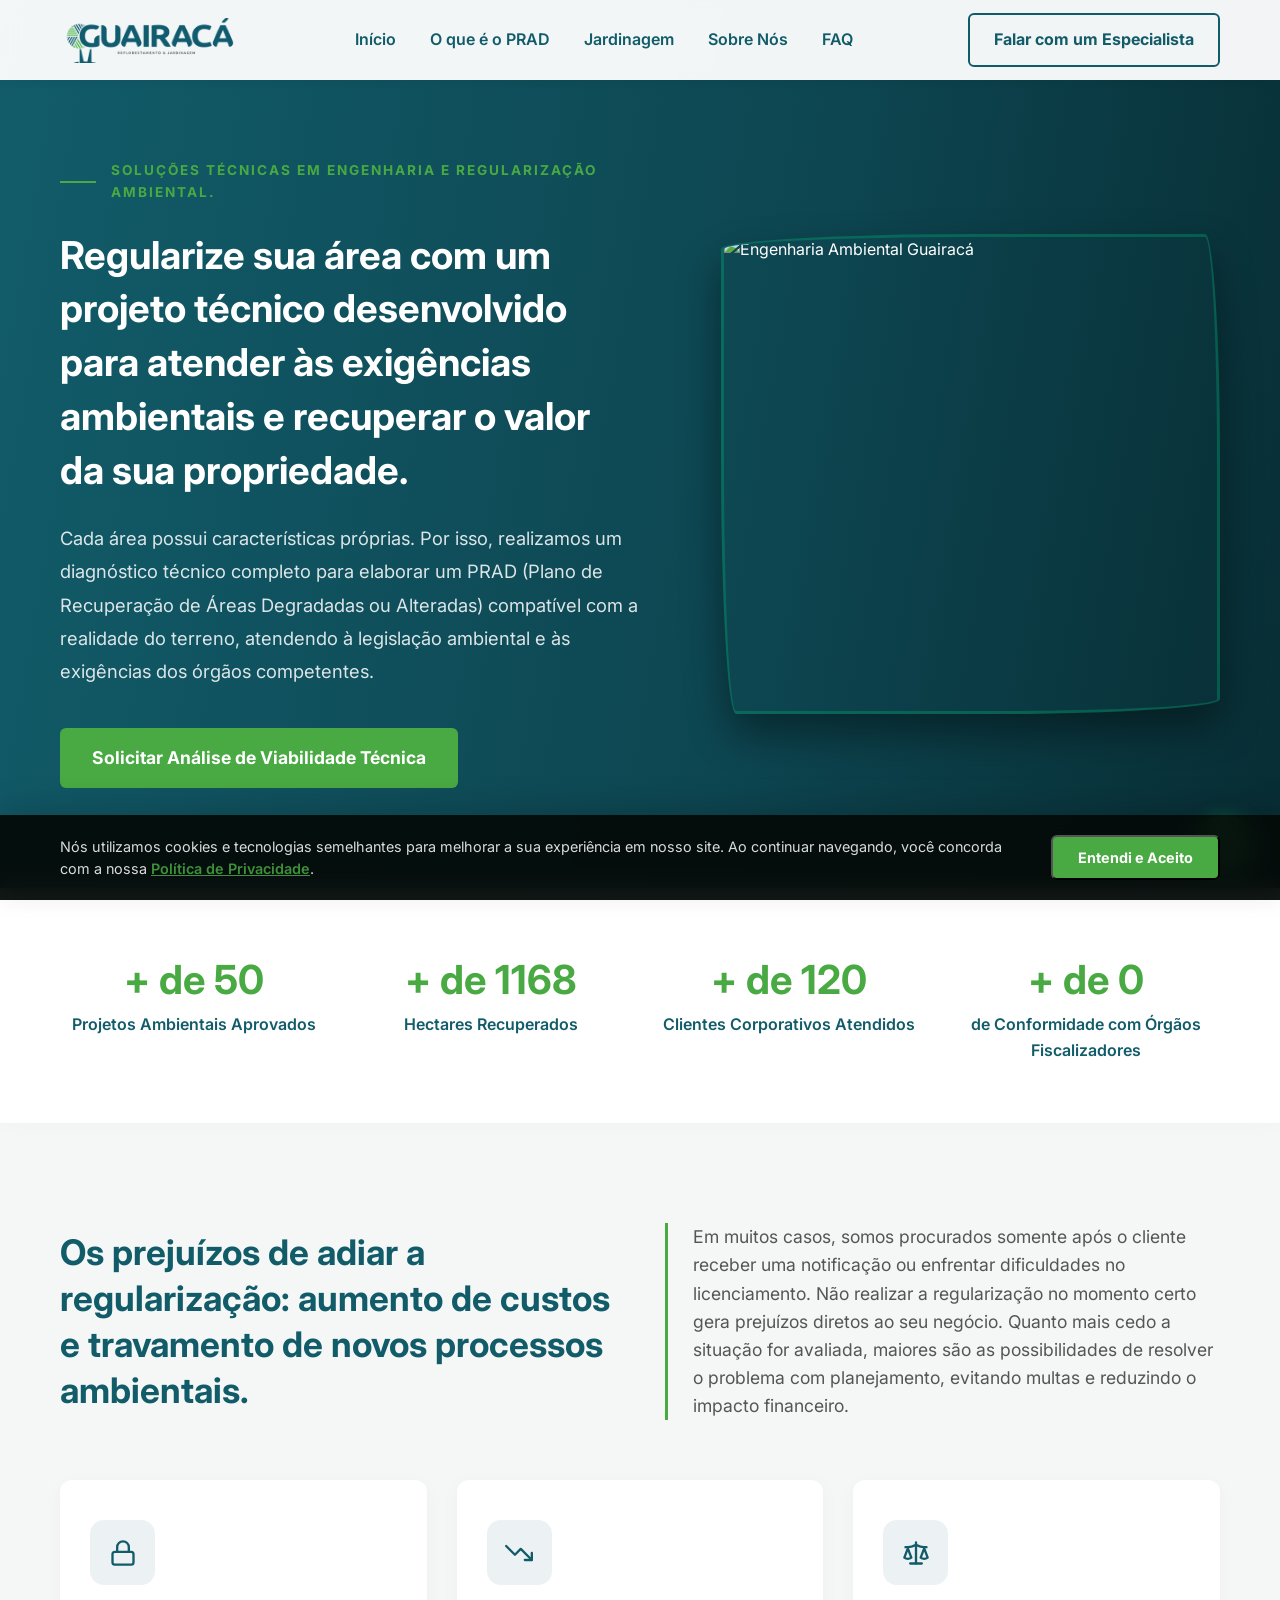
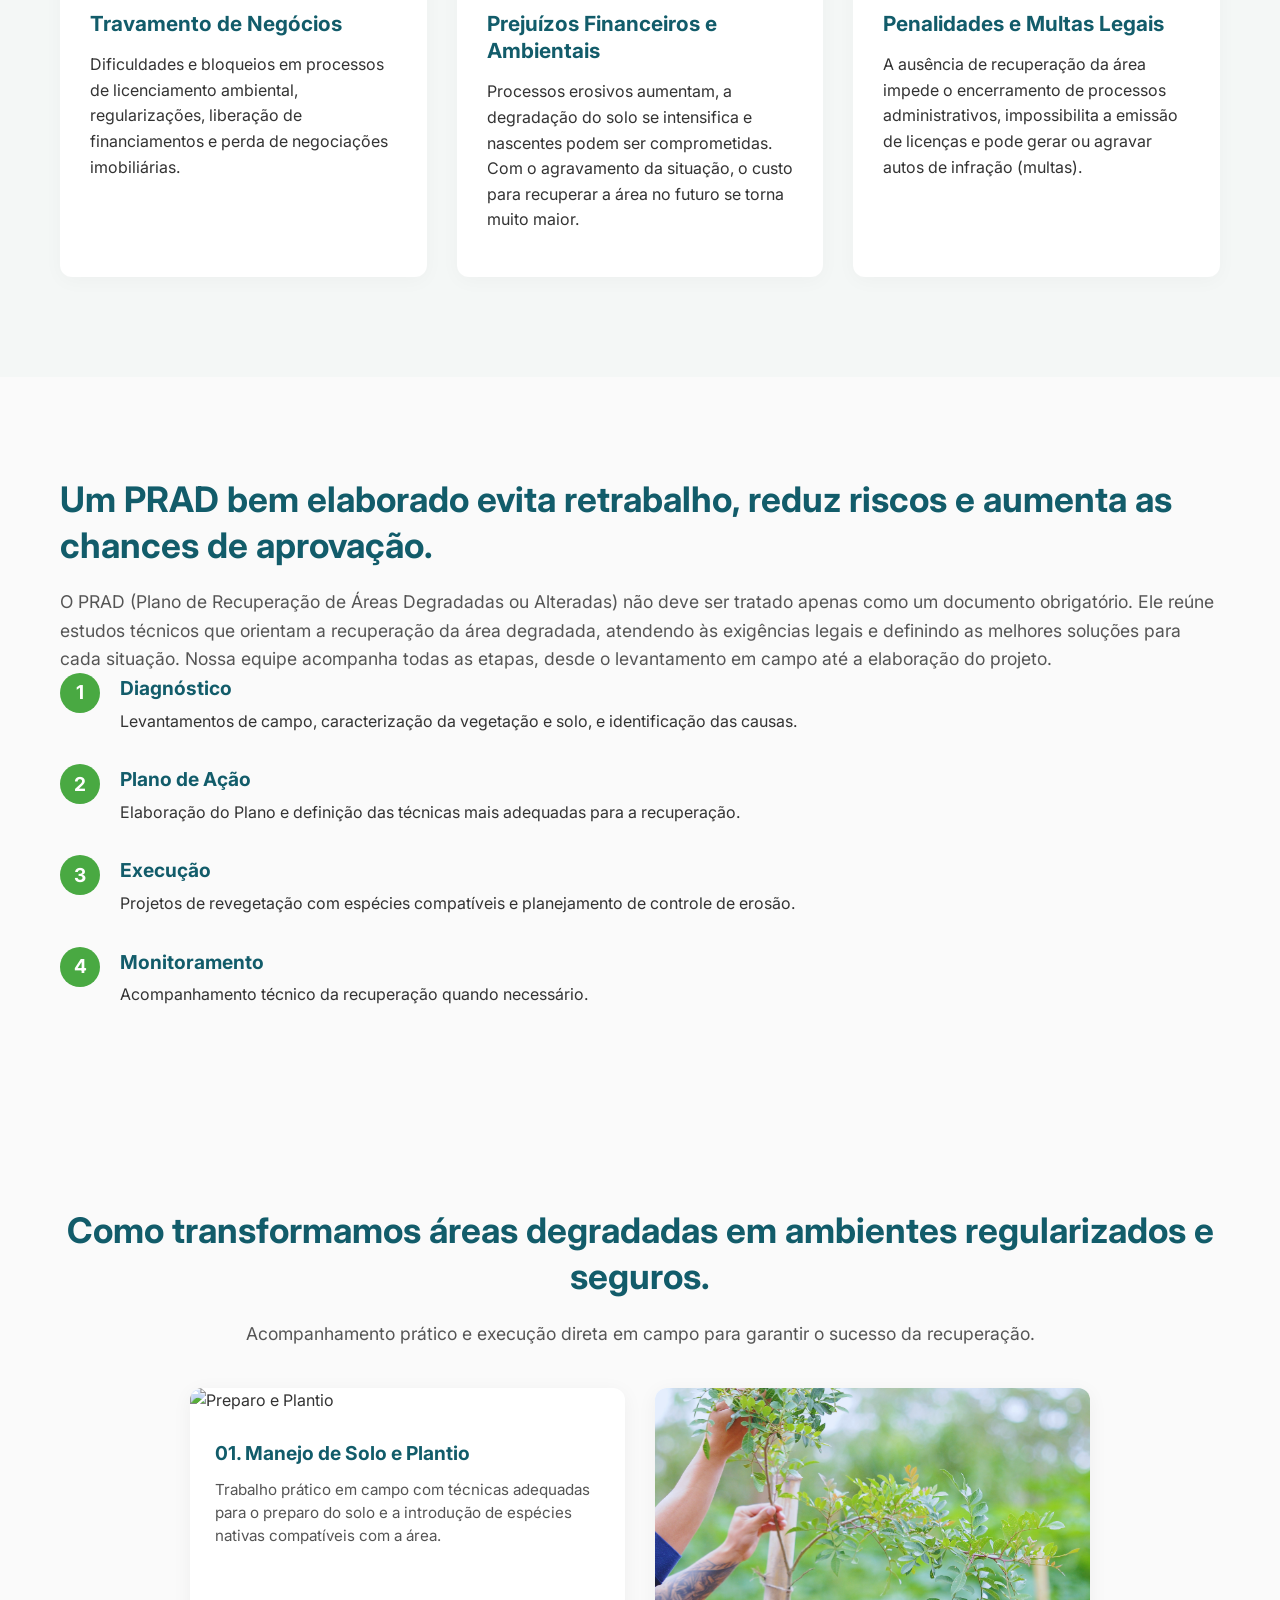
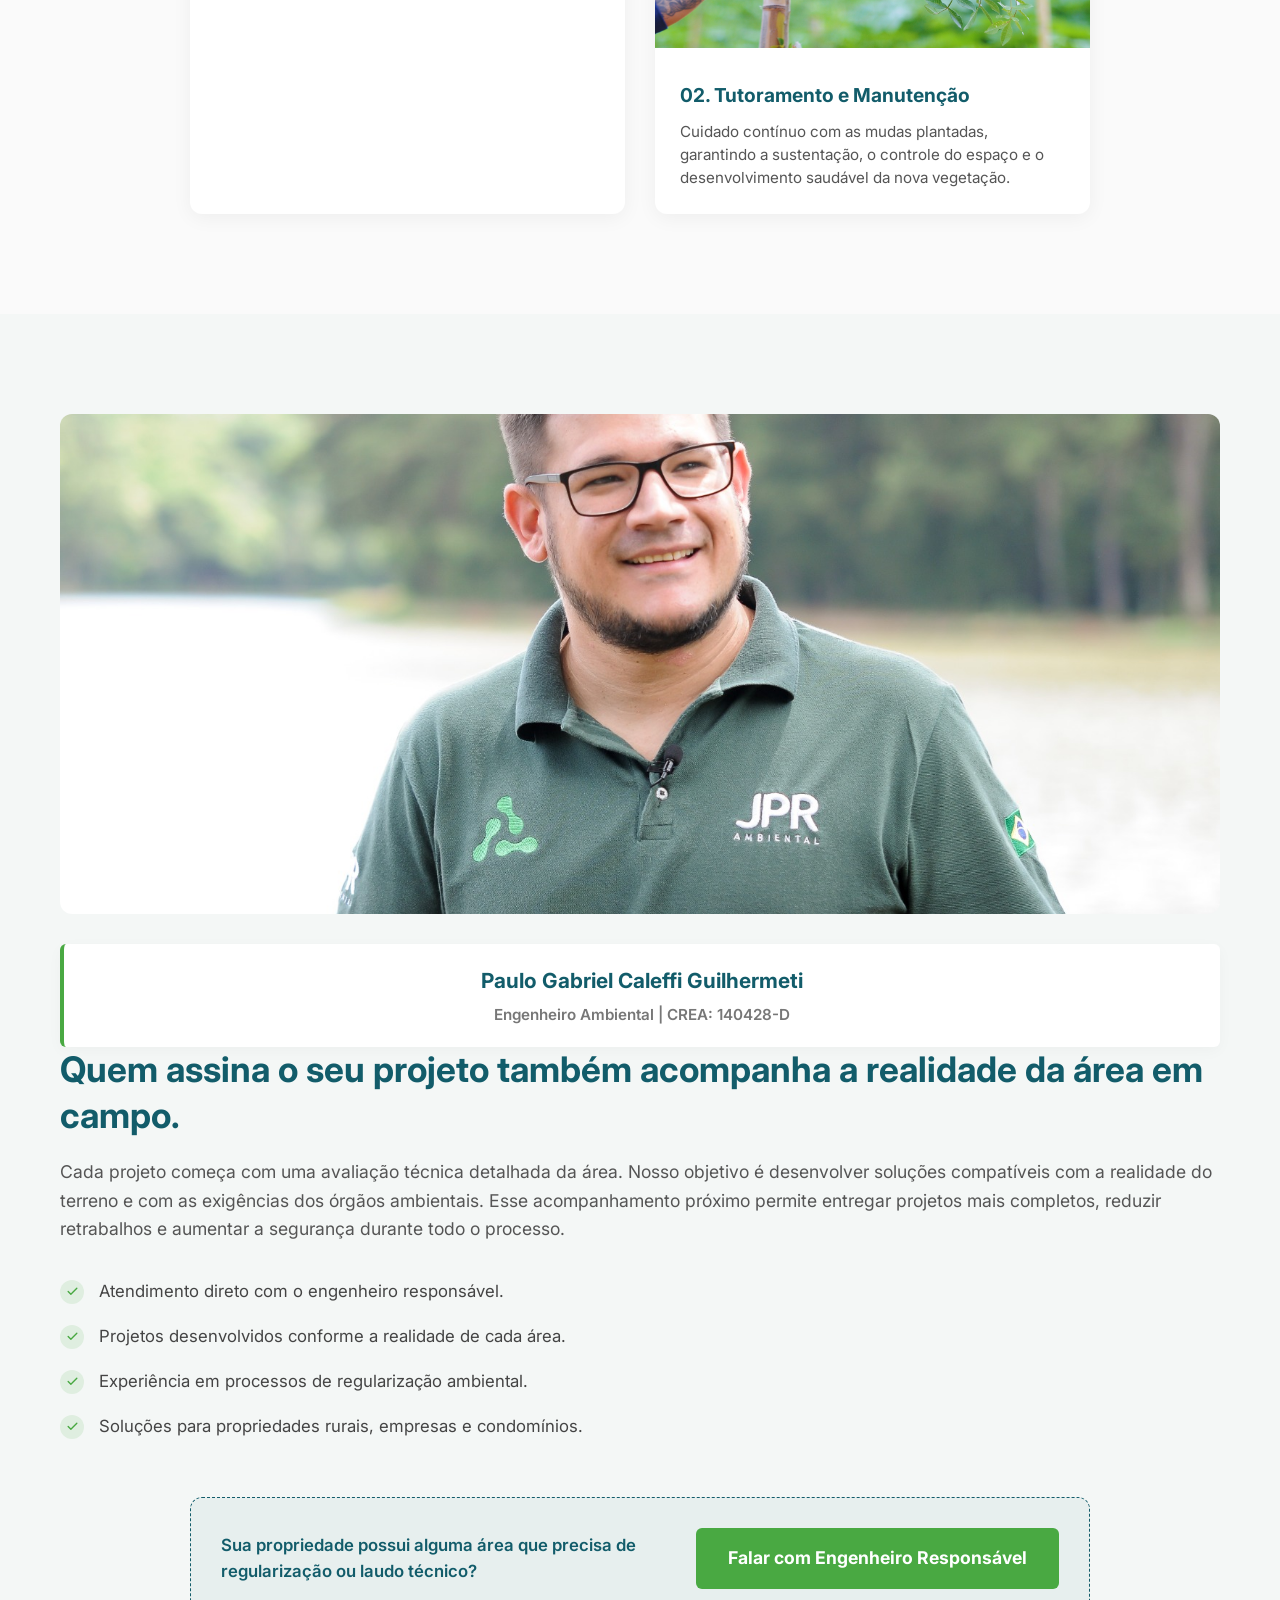
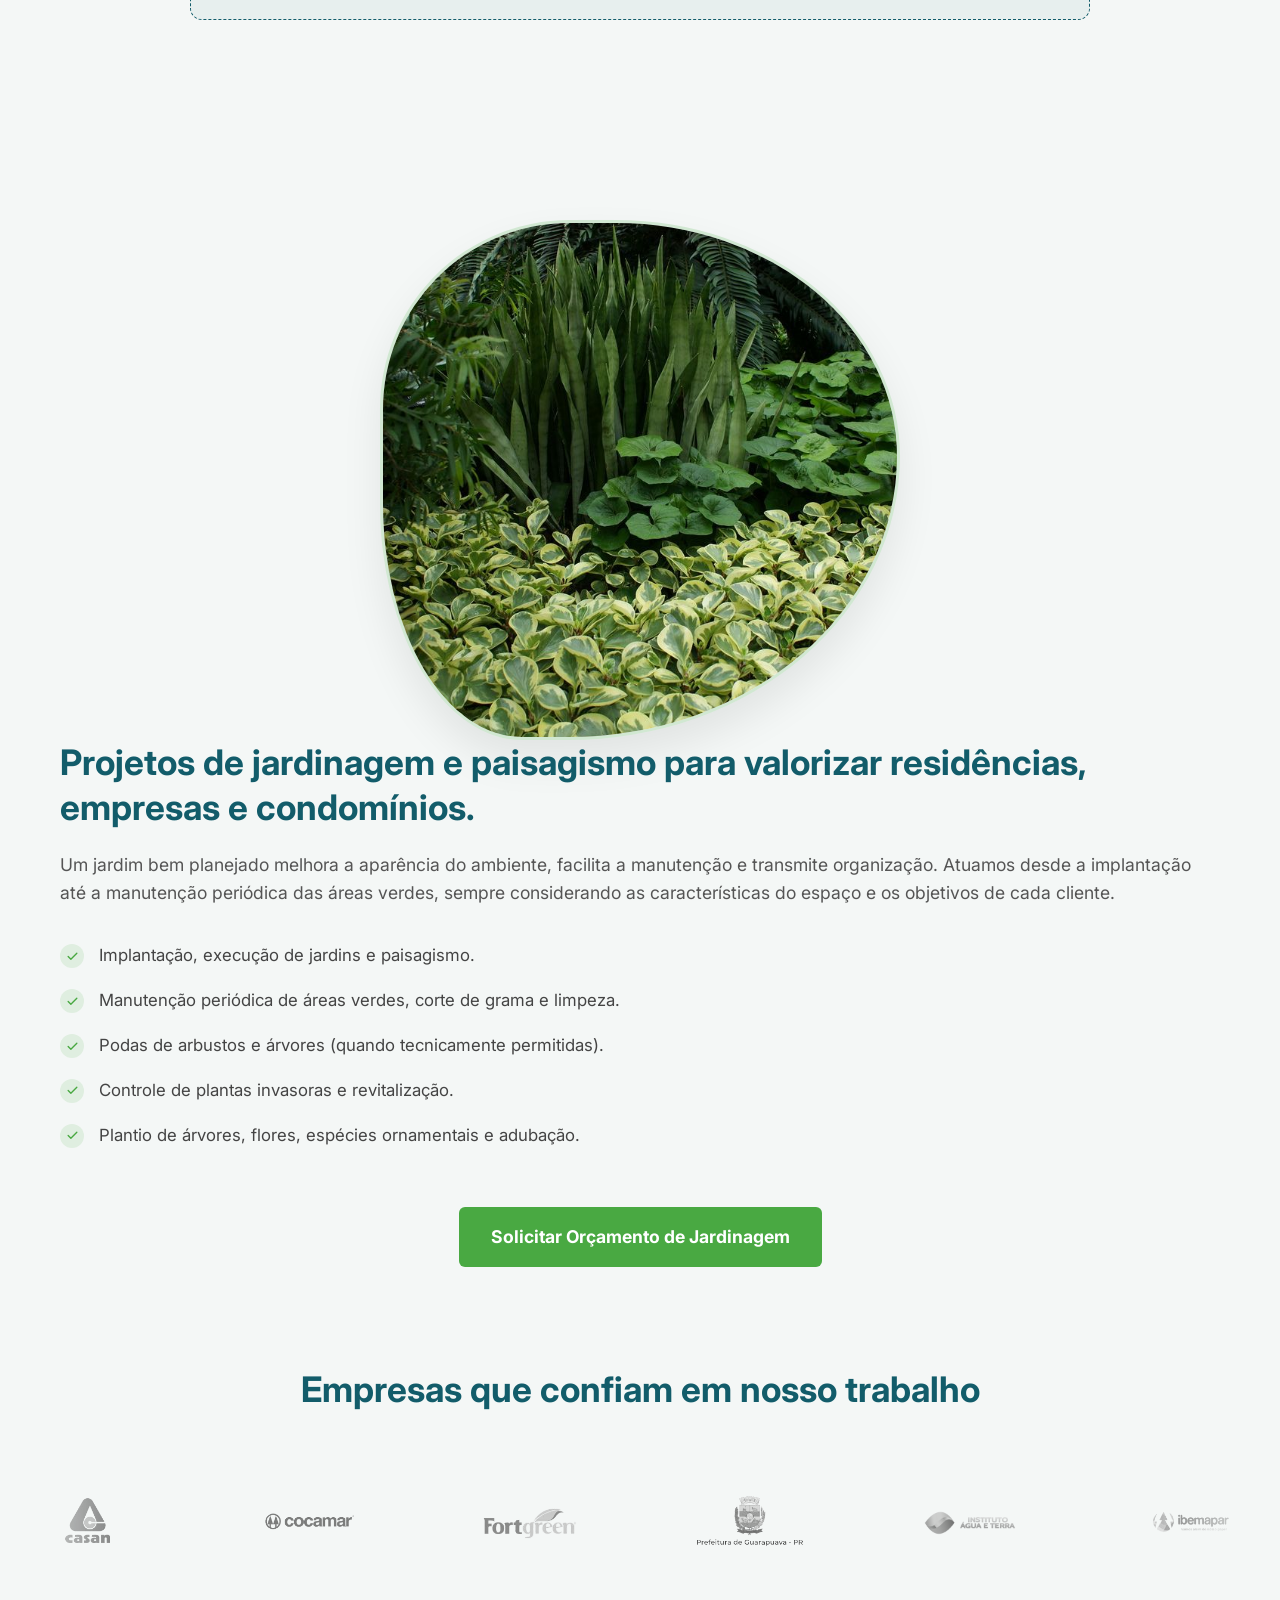
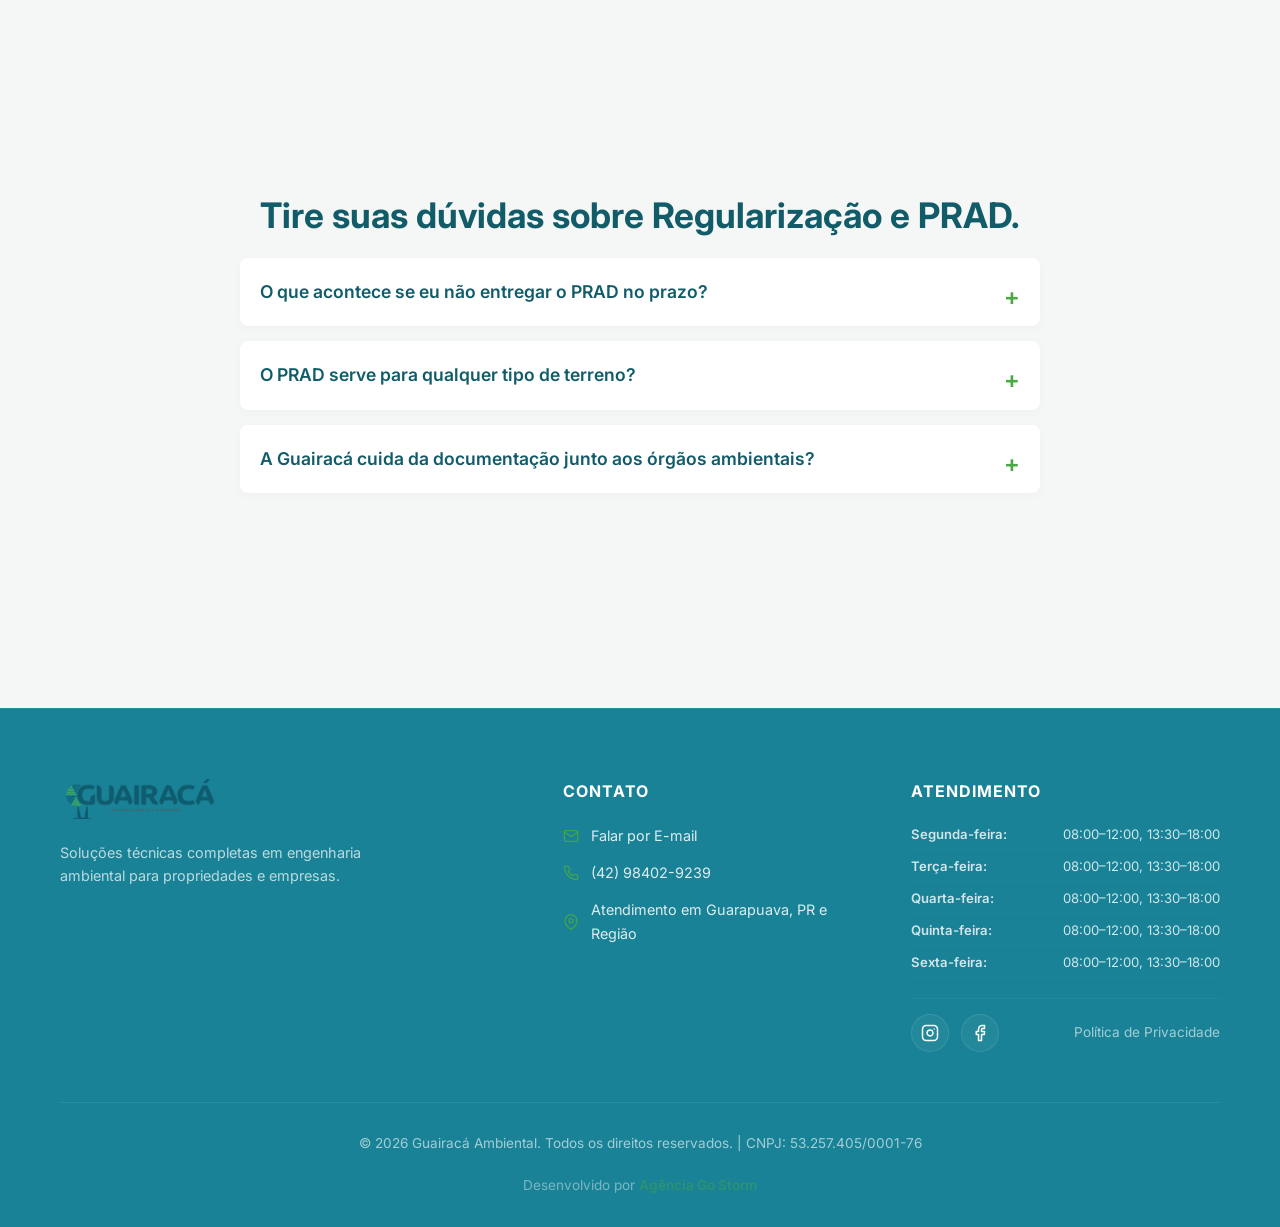
==== commit 5dd758ca: "corrido problemas versao mobile" ====
--- a/index.html
+++ b/index.html
@@ -521,39 +521,39 @@
             </div>    
                 <div class="carrossel-wrapper mt-40">
                     <div class="carrossel-track">
-                        <img src="assets/images/casanlogo2.png" alt="Logo Casan" class="logo-cliente" loading="lazy">
-                        <img src="assets/images/cocamar-jpr.png" alt="Logo Cocamar" class="logo-cliente" loading="lazy">
-                        <img src="assets/images/fotgreen-jpr.png" alt="Logo Fotgreen" class="logo-cliente" loading="lazy">
-                        <img src="assets/images/guarapuava-logo.png" alt="Logo Prefeitura de Guarapuava" class="logo-cliente" loading="lazy">
-                        <img src="assets/images/IAT.png" alt="Logo IAT" class="logo-cliente" loading="lazy">
-                        <img src="assets/images/ibemepar-logo.png" alt="Logo Ibemepar" class="logo-cliente" loading="lazy">
-                        <img src="assets/images/invest-logo.png" alt="Logo Invest" class="logo-cliente" loading="lazy">
-                        <img src="assets/images/logo-fortmix.png" alt="Logo Fortmix" class="logo-cliente" loading="lazy">
-                        <img src="assets/images/logo-tuneiras.png" alt="Logo Prefeitura de Tuneiras" class="logo-cliente" loading="lazy">
-                        <img src="assets/images/origin-logo.png" alt="Logo Origin" class="logo-cliente" loading="lazy">
-                        <img src="assets/images/prefeitura-de-princesa.png" alt="Logo Prefeitura de Princesa" class="logo-cliente" loading="lazy">
-                        <img src="assets/images/prefeitura-de-tunapolis.png" alt="Logo Prefeitura de Tunapolis" class="logo-cliente" loading="lazy">
-                        <img src="assets/images/recco-logo-jpr.png" alt="Logo Recco" class="logo-cliente" loading="lazy">
-                        <img src="assets/images/samae-jprambiental.png" alt="Logo Samae" class="logo-cliente" loading="lazy">
-                        <img src="assets/images/sanepar-jpr.png" alt="Logo Sanepar" class="logo-cliente" loading="lazy">
-                        <img src="assets/images/suzano-logo-jpr.png" alt="Logo Suzano" class="logo-cliente" loading="lazy">
-
-                        <img src="assets/images/casanlogo2.png" alt="Logo Casan" class="logo-cliente" loading="lazy">
-                        <img src="assets/images/cocamar-jpr.png" alt="Logo Cocamar" class="logo-cliente" loading="lazy">
-                        <img src="assets/images/fotgreen-jpr.png" alt="Logo Fotgreen" class="logo-cliente" loading="lazy">
-                        <img src="assets/images/guarapuava-logo.png" alt="Logo Prefeitura de Guarapuava" class="logo-cliente" loading="lazy">
-                        <img src="assets/images/IAT.png" alt="Logo IAT" class="logo-cliente" loading="lazy">
-                        <img src="assets/images/ibemepar-logo.png" alt="Logo Ibemepar" class="logo-cliente" loading="lazy">
-                        <img src="assets/images/invest-logo.png" alt="Logo Invest" class="logo-cliente" loading="lazy">
-                        <img src="assets/images/logo-fortmix.png" alt="Logo Fortmix" class="logo-cliente" loading="lazy">
-                        <img src="assets/images/logo-tuneiras.png" alt="Logo Prefeitura de Tuneiras" class="logo-cliente" loading="lazy">
-                        <img src="assets/images/origin-logo.png" alt="Logo Origin" class="logo-cliente" loading="lazy">
-                        <img src="assets/images/prefeitura-de-princesa.png" alt="Logo Prefeitura de Princesa" class="logo-cliente" loading="lazy">
-                        <img src="assets/images/prefeitura-de-tunapolis.png" alt="Logo Prefeitura de Tunapolis" class="logo-cliente" loading="lazy">
-                        <img src="assets/images/recco-logo-jpr.png" alt="Logo Recco" class="logo-cliente" loading="lazy">
-                        <img src="assets/images/samae-jprambiental.png" alt="Logo Samae" class="logo-cliente" loading="lazy">
-                        <img src="assets/images/sanepar-jpr.png" alt="Logo Sanepar" class="logo-cliente" loading="lazy">
-                        <img src="assets/images/suzano-logo-jpr.png" alt="Logo Suzano" class="logo-cliente" loading="lazy">
+                        <img src="assets/images/casanlogo2.png" alt="Logo Casan" class="logo-cliente">
+                        <img src="assets/images/cocamar-jpr.png" alt="Logo Cocamar" class="logo-cliente">
+                        <img src="assets/images/fotgreen-jpr.png" alt="Logo Fotgreen" class="logo-cliente">
+                        <img src="assets/images/guarapuava-logo.png" alt="Logo Prefeitura de Guarapuava" class="logo-cliente">
+                        <img src="assets/images/IAT.png" alt="Logo IAT" class="logo-cliente">
+                        <img src="assets/images/ibemepar-logo.png" alt="Logo Ibemepar" class="logo-cliente">
+                        <img src="assets/images/invest-logo.png" alt="Logo Invest" class="logo-cliente">
+                        <img src="assets/images/logo-fortmix.png" alt="Logo Fortmix" class="logo-cliente">
+                        <img src="assets/images/logo-tuneiras.png" alt="Logo Prefeitura de Tuneiras" class="logo-cliente">
+                        <img src="assets/images/origin-logo.png" alt="Logo Origin" class="logo-cliente">
+                        <img src="assets/images/prefeitura-de-princesa.png" alt="Logo Prefeitura de Princesa" class="logo-cliente">
+                        <img src="assets/images/prefeitura-de-tunapolis.png" alt="Logo Prefeitura de Tunapolis" class="logo-cliente">
+                        <img src="assets/images/recco-logo-jpr.png" alt="Logo Recco" class="logo-cliente">
+                        <img src="assets/images/samae-jprambiental.png" alt="Logo Samae" class="logo-cliente">
+                        <img src="assets/images/sanepar-jpr.png" alt="Logo Sanepar" class="logo-cliente">
+                        <img src="assets/images/suzano-logo-jpr.png" alt="Logo Suzano" class="logo-cliente">
+
+                        <img src="assets/images/casanlogo2.png" alt="Logo Casan" class="logo-cliente">
+                        <img src="assets/images/cocamar-jpr.png" alt="Logo Cocamar" class="logo-cliente">
+                        <img src="assets/images/fotgreen-jpr.png" alt="Logo Fotgreen" class="logo-cliente">
+                        <img src="assets/images/guarapuava-logo.png" alt="Logo Prefeitura de Guarapuava" class="logo-cliente">
+                        <img src="assets/images/IAT.png" alt="Logo IAT" class="logo-cliente">
+                        <img src="assets/images/ibemepar-logo.png" alt="Logo Ibemepar" class="logo-cliente">
+                        <img src="assets/images/invest-logo.png" alt="Logo Invest" class="logo-cliente">
+                        <img src="assets/images/logo-fortmix.png" alt="Logo Fortmix" class="logo-cliente">
+                        <img src="assets/images/logo-tuneiras.png" alt="Logo Prefeitura de Tuneiras" class="logo-cliente">
+                        <img src="assets/images/origin-logo.png" alt="Logo Origin" class="logo-cliente">
+                        <img src="assets/images/prefeitura-de-princesa.png" alt="Logo Prefeitura de Princesa" class="logo-cliente">
+                        <img src="assets/images/prefeitura-de-tunapolis.png" alt="Logo Prefeitura de Tunapolis" class="logo-cliente">
+                        <img src="assets/images/recco-logo-jpr.png" alt="Logo Recco" class="logo-cliente">
+                        <img src="assets/images/samae-jprambiental.png" alt="Logo Samae" class="logo-cliente">
+                        <img src="assets/images/sanepar-jpr.png" alt="Logo Sanepar" class="logo-cliente">
+                        <img src="assets/images/suzano-logo-jpr.png" alt="Logo Suzano" class="logo-cliente">
                 </div>
             </div>
         </section>
@@ -613,7 +613,9 @@
                             <span class="footer-icon">
                                 <svg width="16" height="16" viewBox="0 0 24 24" fill="none" stroke="currentColor" stroke-width="2" stroke-linecap="round" stroke-linejoin="round"><path d="M22 16.92v3a2 2 0 0 1-2.18 2 19.79 19.79 0 0 1-8.63-3.07 19.5 19.5 0 0 1-6-6 19.79 19.79 0 0 1-3.07-8.67A2 2 0 0 1 4.11 2h3a2 2 0 0 1 2 1.72 12.84 12.84 0 0 0 .7 2.81 2 2 0 0 1-.45 2.11L8.09 9.91a16 16 0 0 0 6 6l1.27-1.27a2 2 0 0 1 2.11-.45 12.84 12.84 0 0 0 2.81.7A2 2 0 0 1 22 16.92z"></path></svg>
                             </span> 
-                            (42) 98402-9239
+                            <a href="tel:+5542984029239" class="footer-telefone">
+                                (42) 98402-9239
+                            </a>
                         </li>
                         <li>
                             <span class="footer-icon">
--- a/css/style.css
+++ b/css/style.css
@@ -272,14 +272,32 @@
 }
 
 .layout-duas-colunas {
-    display: grid;
-    grid-template-columns: 1fr 1fr;
-    gap: 60px;
-    align-items: center;
+    display: flex;
+    flex-direction: column;
 }
 
 .layout-duas-colunas.reverso .conteudo-texto {
     order: 2;
+}
+.layout-duas-colunas .imagem-destaque,
+.layout-duas-colunas.reverso .imagem-destaque {
+    width: 100%;
+    min-width: 0;
+    align-self: stretch;
+}
+
+.imagem-unica-organica {
+    width: 100%;
+    max-width: 520px;
+    height: 300px;
+    margin: 0 auto;
+}
+
+.imagem-unica-organica img {
+    display: block;
+    width: 100%;
+    height: 100%;
+    object-fit: cover;
 }
 .layout-duas-colunas.reverso .imagem-destaque {
     order: 1;
@@ -623,11 +641,15 @@
 }
 
 .carrossel-track {
-    display: flex;
-    align-items: center;
-    gap: 60px;
+    --gap-carrossel: 40px;
+    --metade-gap: 20px;
+
+    display: flex;
+    align-items: center;
+    gap: var(--gap-carrossel);
     width: max-content;
-    animation: rolarDireita 30s linear infinite;
+    animation: rolarDireita 35s linear infinite;
+    will-change: transform;
 }
 
 .carrossel-track:hover {
@@ -635,26 +657,22 @@
 }
 
 .logo-cliente {
-    height: 120px;
-    width: auto;
+    width: 180px;
+    height: 100px;
+    flex: 0 0 180px;
     object-fit: contain;
     filter: grayscale(100%);
     opacity: 0.7;
     transition: var(--transicao);
 }
 
-.logo-cliente:hover {
-    filter: grayscale(0%);
-    opacity: 1;
-    transform: scale(1.08);
-}
-
 @keyframes rolarDireita {
-    0% {
-        transform: translateX(-50%);
-    }
-    100% {
-        transform: translateX(0%);
+    from {
+        transform: translateX(calc(-50% - var(--metade-gap)));
+    }
+
+    to {
+        transform: translateX(0);
     }
 }
 
@@ -781,6 +799,22 @@
     font-size: 1rem;
     letter-spacing: 1px;
     margin-bottom: 20px;
+}
+
+.footer-telefone {
+    color: inherit;
+    text-decoration: none;
+    white-space: nowrap;
+    -webkit-text-fill-color: currentColor;
+}
+
+.footer-telefone:visited {
+    color: inherit;
+}
+
+.footer-telefone:hover {
+    color: var(--cor-secundaria);
+    text-decoration: underline;
 }
 
 .footer-links-contato {
@@ -1236,6 +1270,40 @@
 }
 
 @media (max-width: 480px) {
+    .carrossel-wrapper {
+    padding: 10px 0;
+    mask-image: linear-gradient(
+        to right,
+        transparent,
+        black 5%,
+        black 95%,
+        transparent
+    );
+    -webkit-mask-image: linear-gradient(
+        to right,
+        transparent,
+        black 5%,
+        black 95%,
+        transparent
+    );
+}
+
+    .carrossel-track {
+        --gap-carrossel: 24px;
+        --metade-gap: 12px;
+        animation-duration: 30s;
+    }
+
+    .logo-cliente {
+        width: 140px;
+        height: 80px;
+        flex-basis: 140px;
+    }
+    .imagem-unica-organica {
+        height: 260px;
+        border-radius: 24px;
+    }
+  
     .headline {
         font-size: 1.5rem;
     }
@@ -1293,19 +1361,20 @@
 
 .cookie-banner {
     position: fixed;
-    bottom: -150px;
+    bottom: 0;
     left: 0;
     width: 100%;
     background-color: rgba(5, 11, 9, 0.95);
     backdrop-filter: blur(10px);
     z-index: 10000;
     padding: 20px 0;
-    box-shadow: 0 -10px 30px rgba(0,0,0,0.15);
-    transition: bottom 0.6s cubic-bezier(0.16, 1, 0.3, 1);
+    box-shadow: 0 -10px 30px rgba(0, 0, 0, 0.15);
+    transform: translateY(100%);
+    transition: transform 0.6s cubic-bezier(0.16, 1, 0.3, 1);
 }
 
 .cookie-banner.mostrar {
-    bottom: 0;
+    transform: translateY(0);
 }
 
 .cookie-content {
@@ -1339,12 +1408,30 @@
 }
 
 @media (max-width: 768px) {
+    .cookie-banner {
+        max-height: 60dvh;
+        overflow-y: auto;
+        padding: 14px 0 calc(14px + env(safe-area-inset-bottom));
+    }
+
     .cookie-content {
         flex-direction: column;
         text-align: center;
-        gap: 15px;
-    }
-    
+        gap: 12px;
+        padding: 0 16px;
+    }
+
+    .cookie-content p {
+        font-size: 0.8rem;
+        line-height: 1.4;
+    }
+
+    .btn-cookie {
+        width: 100%;
+        white-space: normal;
+        padding: 11px 16px !important;
+    }
+
     .footer-redes-wrapper {
         flex-direction: column;
         gap: 15px;
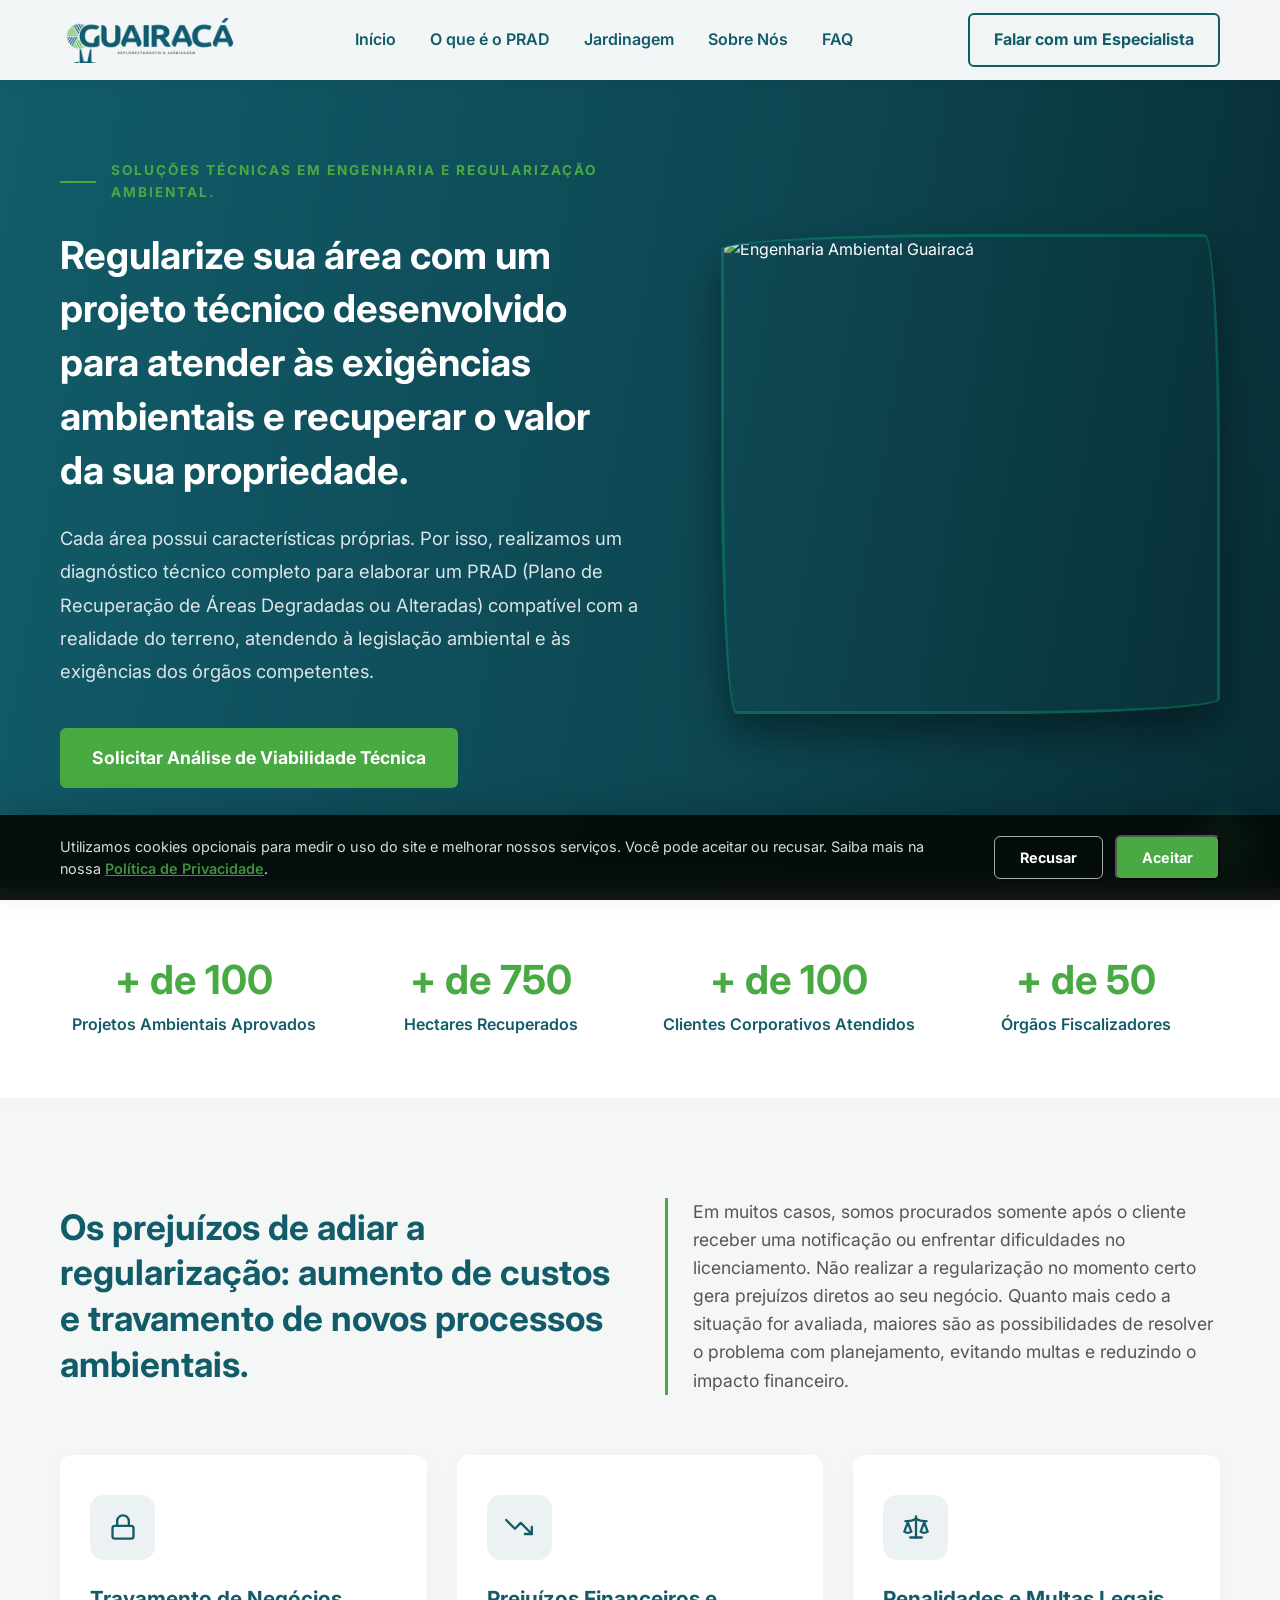
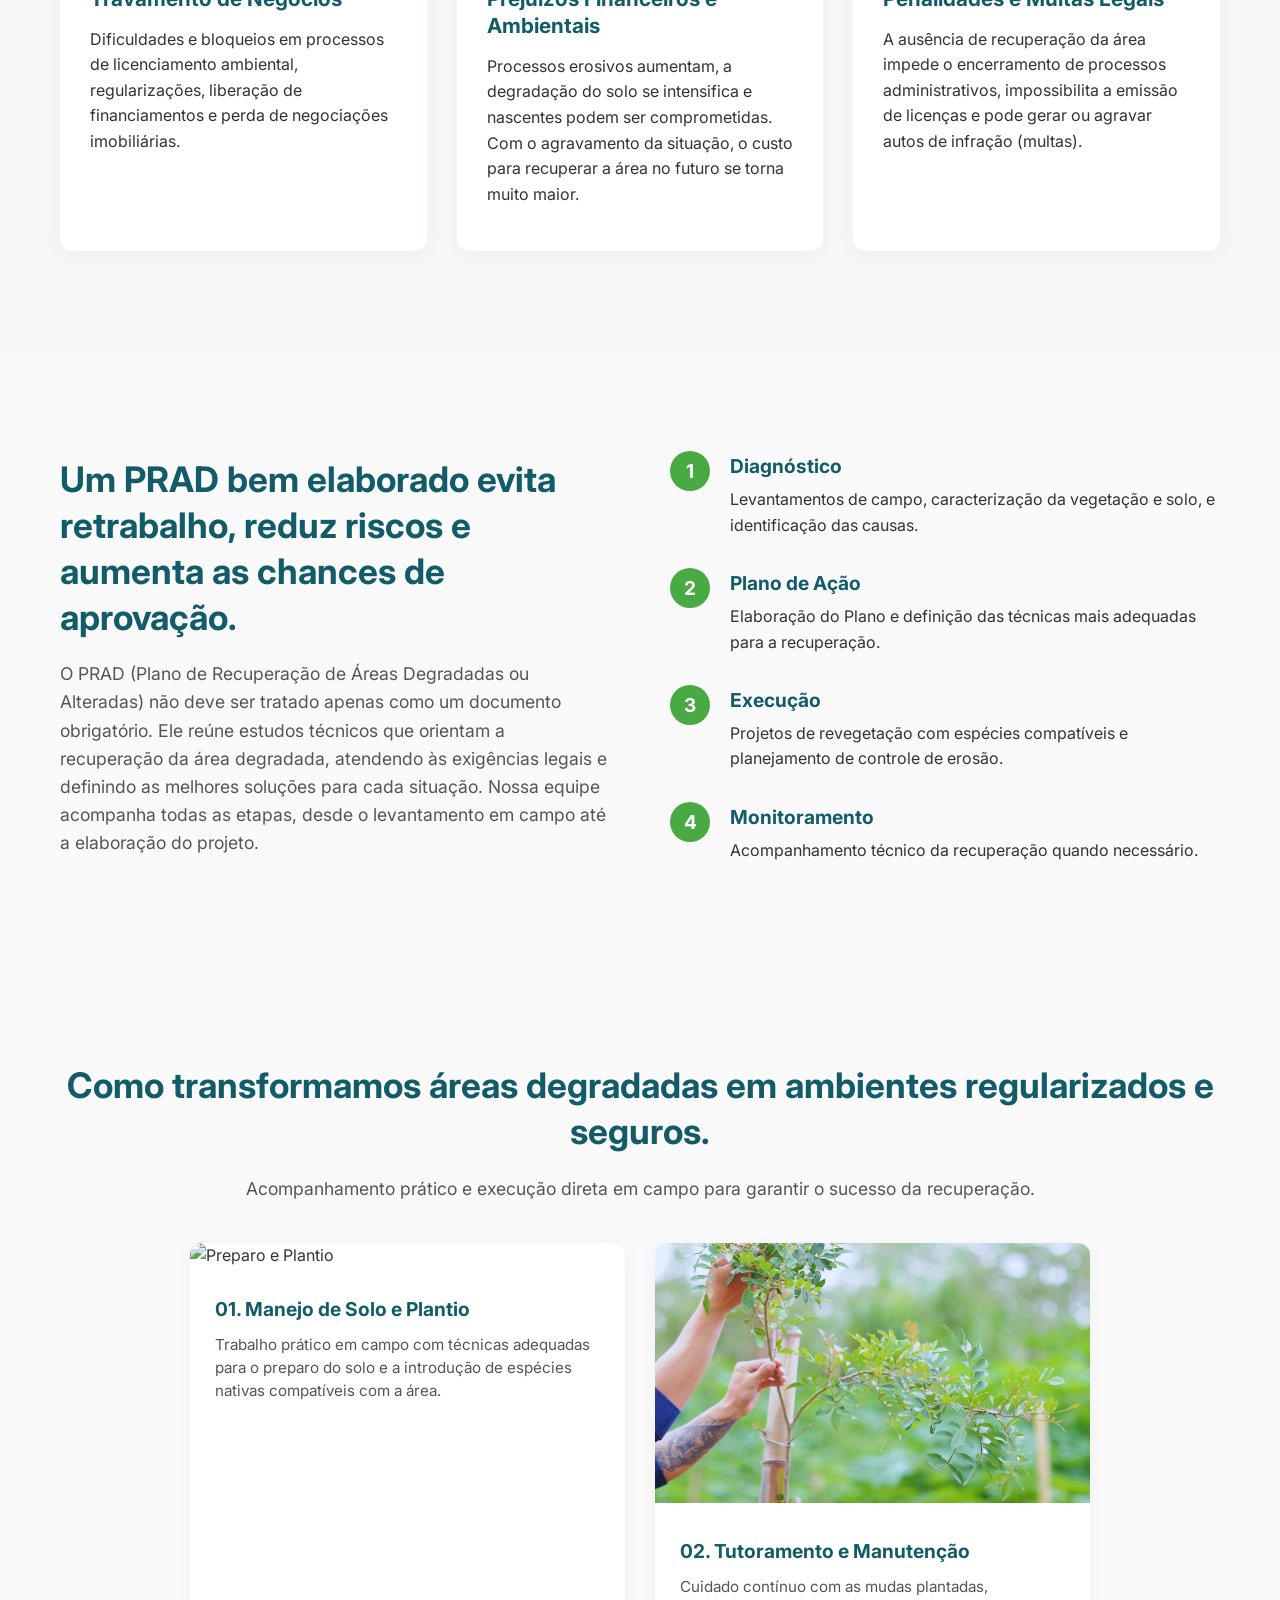
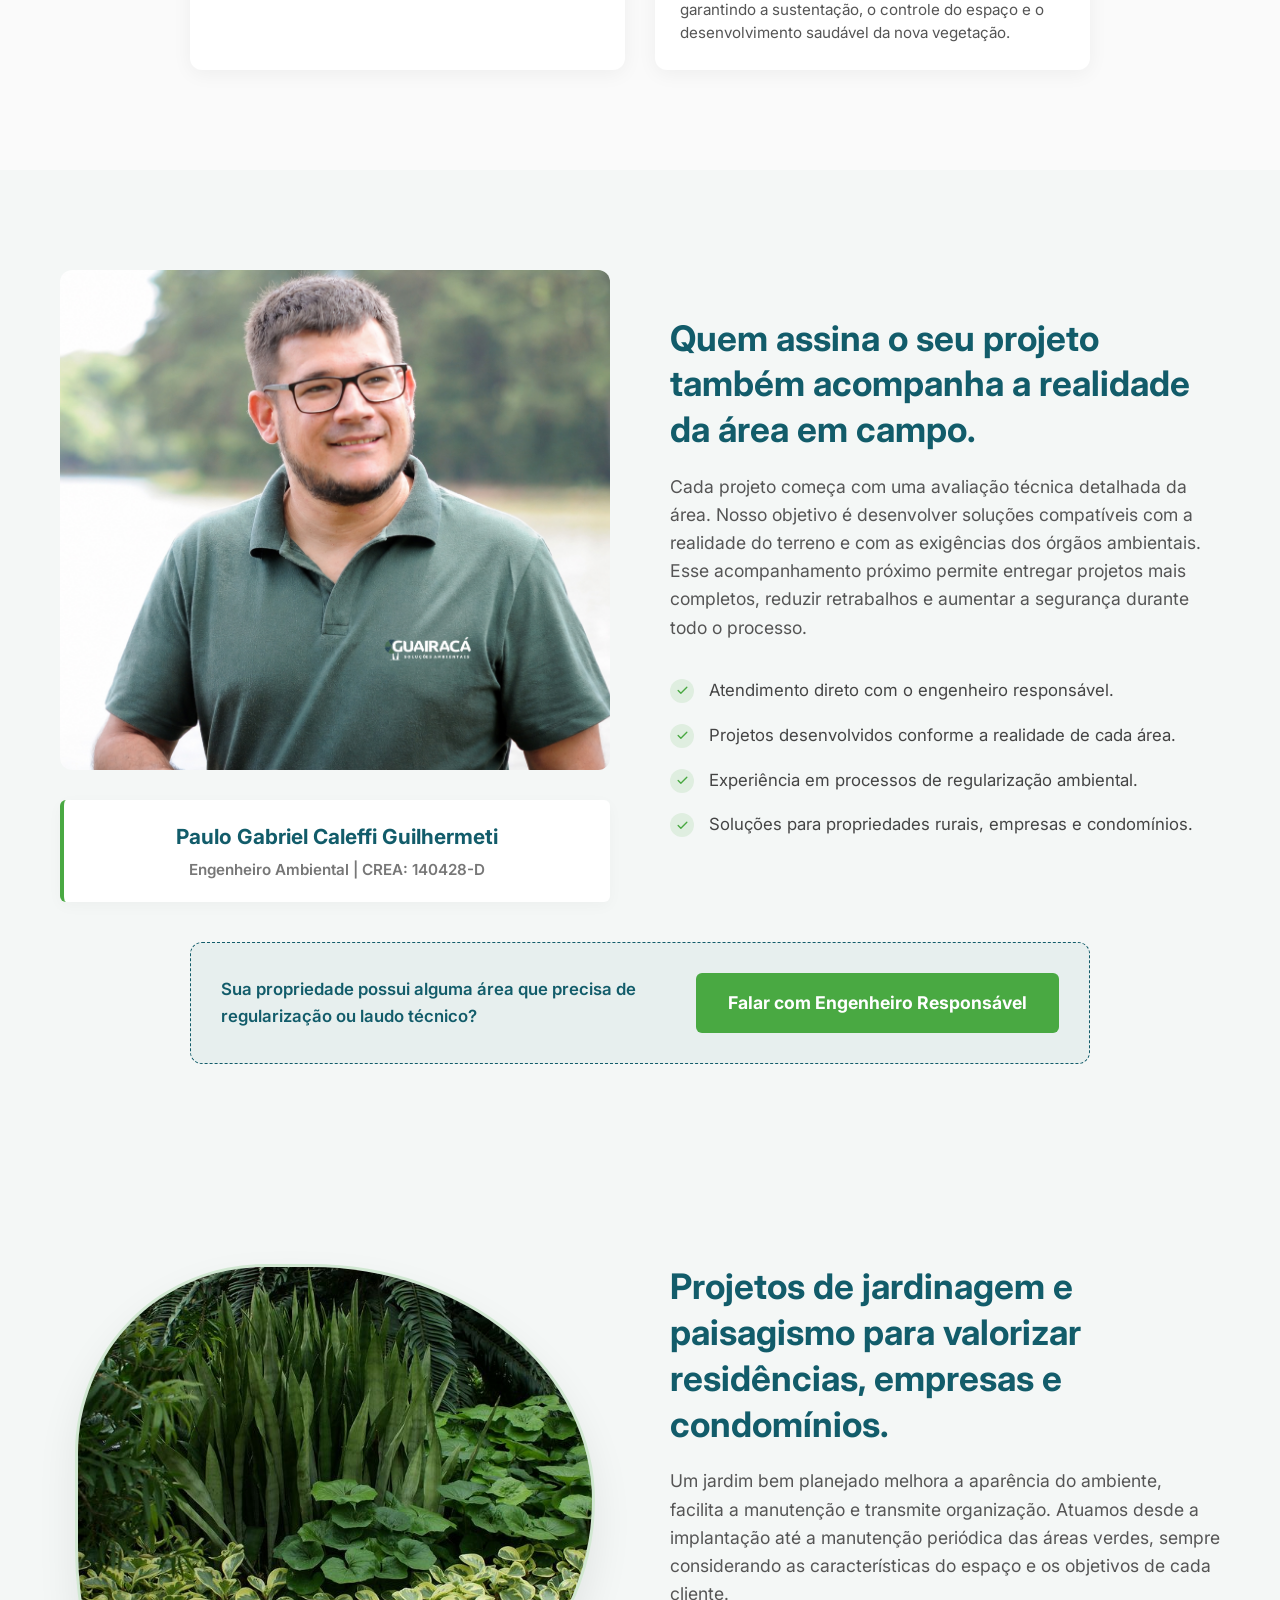
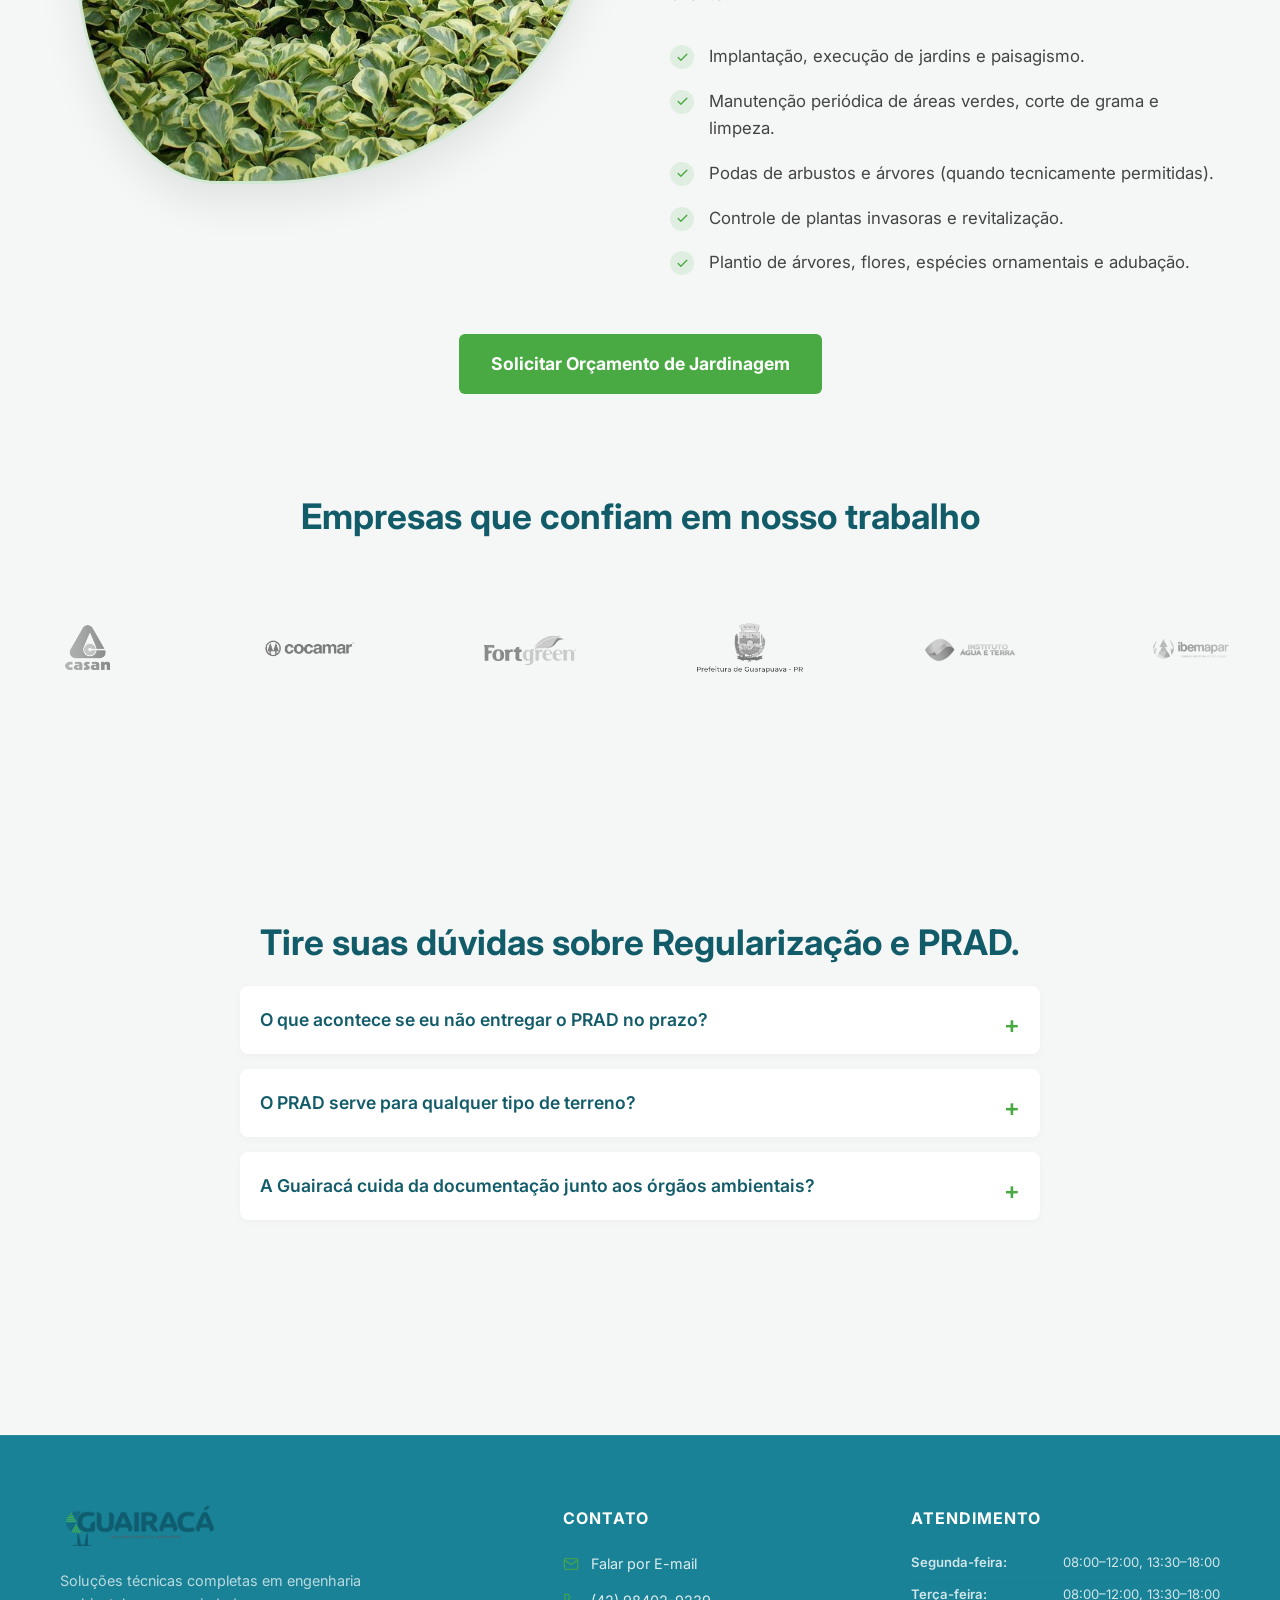
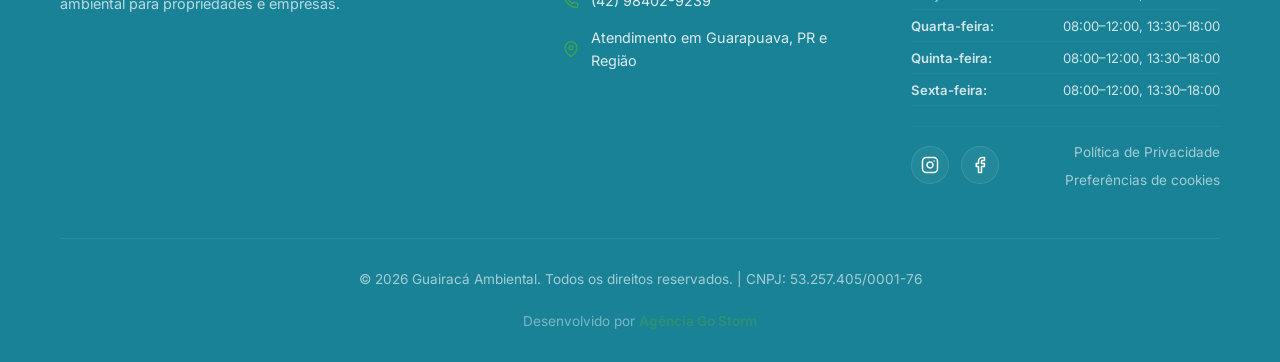
==== commit 8aa029de: "instalacao GTM" ====
--- a/index.html
+++ b/index.html
@@ -1,6 +1,39 @@
 <!DOCTYPE html>
 <html lang="pt-BR">
 <head>
+    <!-- Google Consent Mode: deve vir antes do Google Tag Manager -->
+    <script>
+        window.dataLayer = window.dataLayer || [];
+        function gtag(){dataLayer.push(arguments);}
+
+        var consentimentoGoogle = 'denied';
+
+        try {
+            var escolhaCookies = localStorage.getItem('cookiesGuairaca');
+
+            if (escolhaCookies === 'granted' || escolhaCookies === 'true') {
+                consentimentoGoogle = 'granted';
+            }
+        } catch (erro) {
+            consentimentoGoogle = 'denied';
+        }
+
+        gtag('consent', 'default', {
+            ad_storage: consentimentoGoogle,
+            analytics_storage: consentimentoGoogle,
+            ad_user_data: consentimentoGoogle,
+            ad_personalization: consentimentoGoogle
+        });
+    </script>
+
+    <!-- Google Tag Manager -->
+    <script>(function(w,d,s,l,i){w[l]=w[l]||[];w[l].push({'gtm.start':
+    new Date().getTime(),event:'gtm.js'});var f=d.getElementsByTagName(s)[0],
+    j=d.createElement(s),dl=l!='dataLayer'?'&l='+l:'';j.async=true;j.src=
+    'https://www.googletagmanager.com/gtm.js?id='+i+dl;f.parentNode.insertBefore(j,f);
+    })(window,document,'script','dataLayer','GTM-MQ4B3G3R');</script>
+    <!-- End Google Tag Manager -->
+
     <meta charset="UTF-8">
     <meta name="viewport" content="width=device-width, initial-scale=1.0">
 
@@ -261,6 +294,11 @@
 </head>
 <body>
 
+        <!-- Google Tag Manager (noscript) -->
+    <noscript><iframe src="https://www.googletagmanager.com/ns.html?id=GTM-MQ4B3G3R"
+    height="0" width="0" style="display:none;visibility:hidden"></iframe></noscript>
+    <!-- End Google Tag Manager (noscript) -->
+     
     <header id="header" class="header-fixo">
         <div class="container menu-container">
             <div class="logo">
@@ -316,23 +354,23 @@
             <div class="container grid-numeros">
 
                 <div class="numero-item">
+                    <div class="contador" data-target="100">+ de 0</div>
+                    <p>Projetos Ambientais Aprovados</p>
+                </div>
+
+                <div class="numero-item">
+                    <div class="contador" data-target="1200">+ de 0</div>
+                    <p>Hectares Recuperados</p>
+                </div>
+
+                <div class="numero-item">
+                    <div class="contador" data-target="100">+ de 0</div>
+                    <p>Clientes Corporativos Atendidos</p>
+                </div>
+
+                <div class="numero-item">
                     <div class="contador" data-target="50">+ de 0</div>
-                    <p>Projetos Ambientais Aprovados</p>
-                </div>
-
-                <div class="numero-item">
-                    <div class="contador" data-target="1500">+ de 0</div>
-                    <p>Hectares Recuperados</p>
-                </div>
-
-                <div class="numero-item">
-                    <div class="contador" data-target="120">+ de 0</div>
-                    <p>Clientes Corporativos Atendidos</p>
-                </div>
-
-                <div class="numero-item">
-                    <div class="contador">100%</div>
-                    <p>de Conformidade com Órgãos Fiscalizadores</p>
+                    <p>Órgãos Fiscalizadores</p>
                 </div>
 
             </div>
@@ -645,7 +683,10 @@
                                 <svg width="18" height="18" viewBox="0 0 24 24" fill="none" stroke="currentColor" stroke-width="2" stroke-linecap="round" stroke-linejoin="round"><path d="M18 2h-3a5 5 0 0 0-5 5v3H7v4h3v8h4v-8h3.8l.2-4h-4V7a1 1 0 0 1 1-1h3z"></path></svg>
                             </a>
                         </div>
-                        <a href="politica-de-privacidade.html" class="link-privacidade">Política de Privacidade</a>
+                        <div class="footer-politicas">
+                            <a href="politica-de-privacidade.html" class="link-privacidade">Política de Privacidade</a>
+                            <button id="preferencias-cookies" class="botao-preferencias-cookies" type="button">Preferências de cookies</button>
+                        </div>
                     </div>
                 </div>
             </div>
@@ -659,10 +700,13 @@
             
         </div>
   
-        <div id="cookie-banner" class="cookie-banner">
+        <div id="cookie-banner" class="cookie-banner" role="dialog" aria-label="Preferências de cookies" aria-live="polite">
             <div class="cookie-content">
-                <p>Nós utilizamos cookies e tecnologias semelhantes para melhorar a sua experiência em nosso site. Ao continuar navegando, você concorda com a nossa <a href="politica-de-privacidade.html">Política de Privacidade</a>.</p>
-                <button id="aceitar-cookies" class="btn btn-principal btn-cookie">Entendi e Aceito</button>
+                <p>Utilizamos cookies opcionais para medir o uso do site e melhorar nossos serviços. Você pode aceitar ou recusar. Saiba mais na nossa <a href="politica-de-privacidade.html">Política de Privacidade</a>.</p>
+                <div class="cookie-acoes">
+                    <button id="recusar-cookies" class="btn btn-cookie btn-cookie-recusar" type="button">Recusar</button>
+                    <button id="aceitar-cookies" class="btn btn-principal btn-cookie" type="button">Aceitar</button>
+                </div>
             </div>
         </div>       
 
@@ -697,4 +741,4 @@
 
     <script src="js/main.js"></script>
 </body>
-</html>+</html>
--- a/css/style.css
+++ b/css/style.css
@@ -272,8 +272,10 @@
 }
 
 .layout-duas-colunas {
-    display: flex;
-    flex-direction: column;
+    display: grid;
+    grid-template-columns: 1fr 1fr;
+    gap: 60px;
+    align-items: center;
 }
 
 .layout-duas-colunas.reverso .conteudo-texto {
@@ -1347,14 +1349,32 @@
     border-top: 1px solid rgba(255, 255, 255, 0.04);
 }
 
-.link-privacidade {
+.footer-politicas {
+    display: flex;
+    flex-direction: column;
+    align-items: flex-end;
+    gap: 8px;
+}
+
+.link-privacidade,
+.botao-preferencias-cookies {
     color: rgba(255, 255, 255, 0.6);
     font-size: 0.85rem;
     text-decoration: none;
     transition: var(--transicao);
 }
 
-.link-privacidade:hover {
+.botao-preferencias-cookies {
+    appearance: none;
+    padding: 0;
+    border: 0;
+    background: transparent;
+    font-family: inherit;
+    cursor: pointer;
+}
+
+.link-privacidade:hover,
+.botao-preferencias-cookies:hover {
     color: var(--cor-secundaria);
     text-decoration: underline;
 }
@@ -1401,10 +1421,29 @@
     font-weight: 600;
 }
 
+.cookie-acoes {
+    display: flex;
+    align-items: center;
+    gap: 12px;
+    flex-shrink: 0;
+}
+
 .btn-cookie {
     white-space: nowrap;
     padding: 12px 25px !important;
     font-size: 0.9rem !important;
+}
+
+.btn-cookie-recusar {
+    color: var(--cor-branca);
+    background: transparent;
+    border: 1px solid rgba(255, 255, 255, 0.65);
+}
+
+.btn-cookie-recusar:hover {
+    color: #07130f;
+    background: var(--cor-branca);
+    border-color: var(--cor-branca);
 }
 
 @media (max-width: 768px) {
@@ -1432,9 +1471,21 @@
         padding: 11px 16px !important;
     }
 
+    .cookie-acoes {
+        width: 100%;
+    }
+
+    .cookie-acoes .btn-cookie {
+        flex: 1;
+    }
+
     .footer-redes-wrapper {
         flex-direction: column;
         gap: 15px;
+        align-items: flex-start;
+    }
+
+    .footer-politicas {
         align-items: flex-start;
     }
 }
@@ -1484,4 +1535,4 @@
     font-size: 0.9rem;
     opacity: 0.7;
     text-align: right;
-}+}
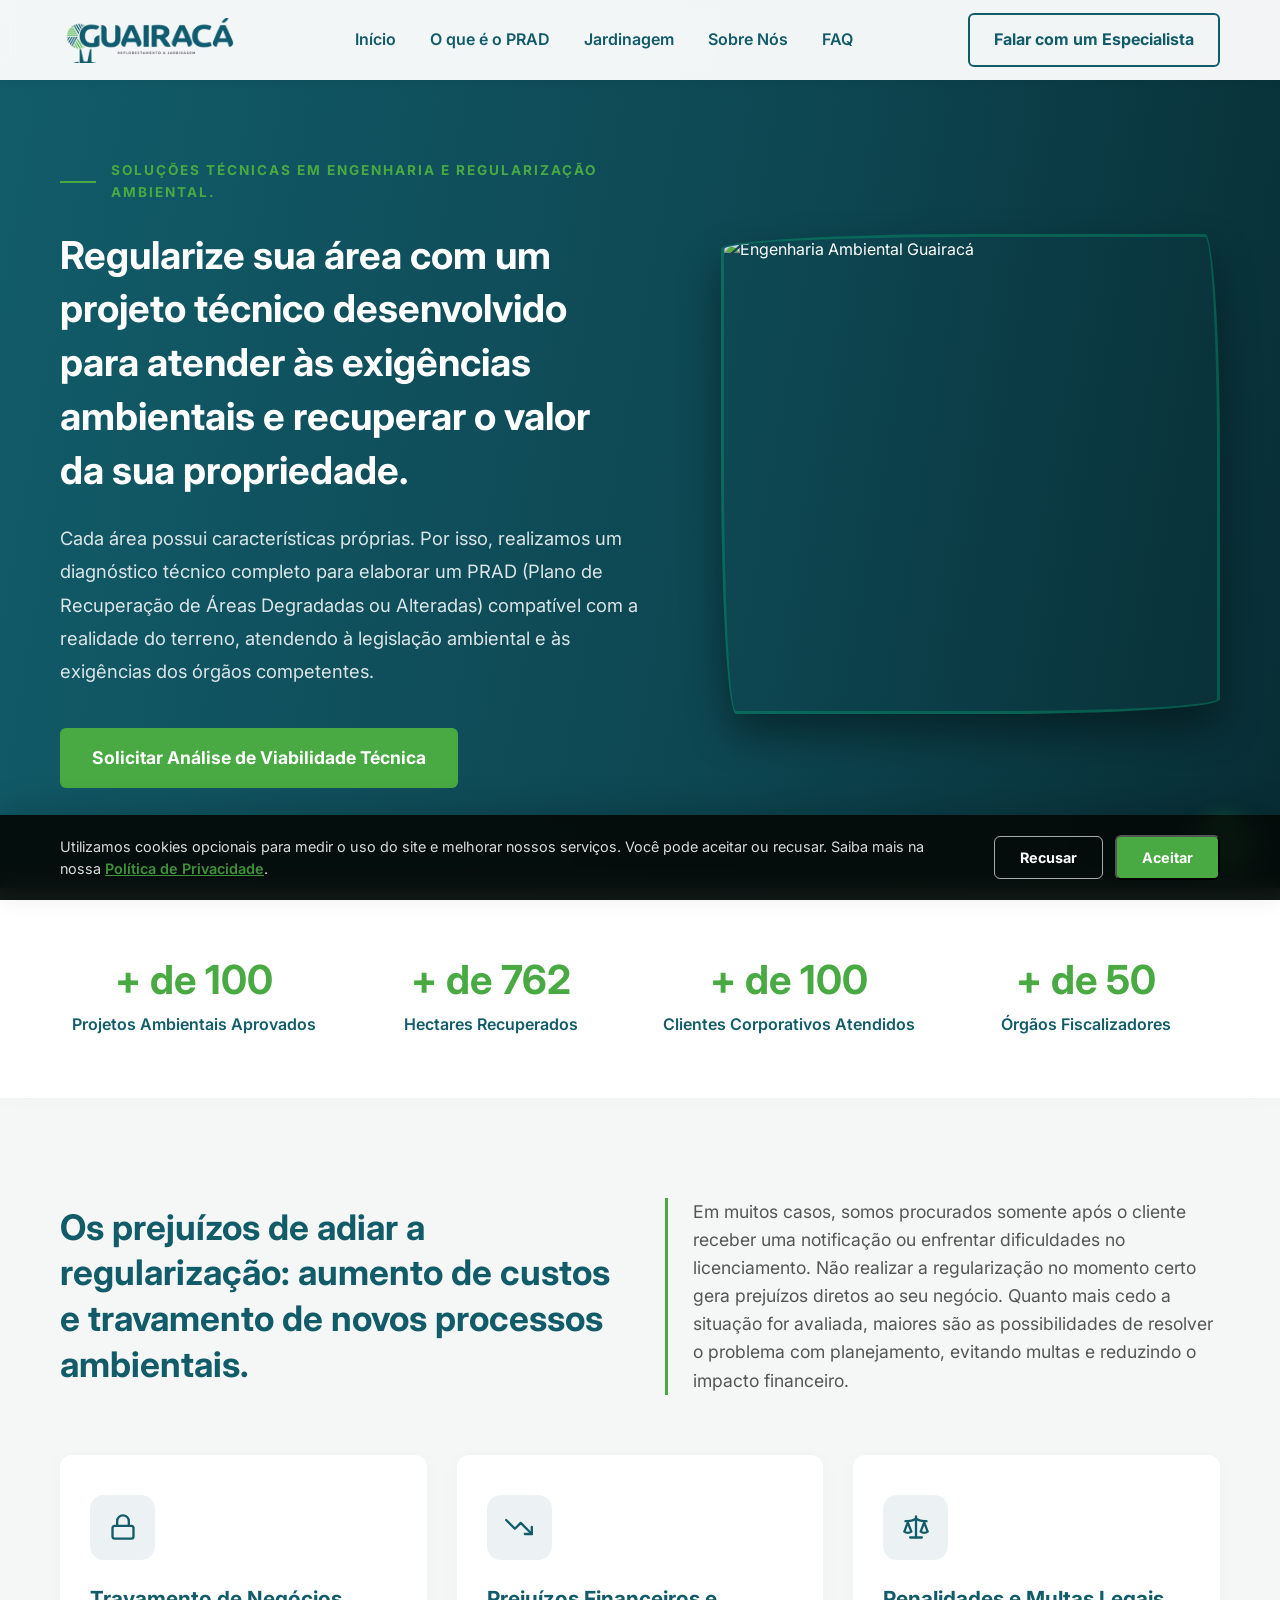
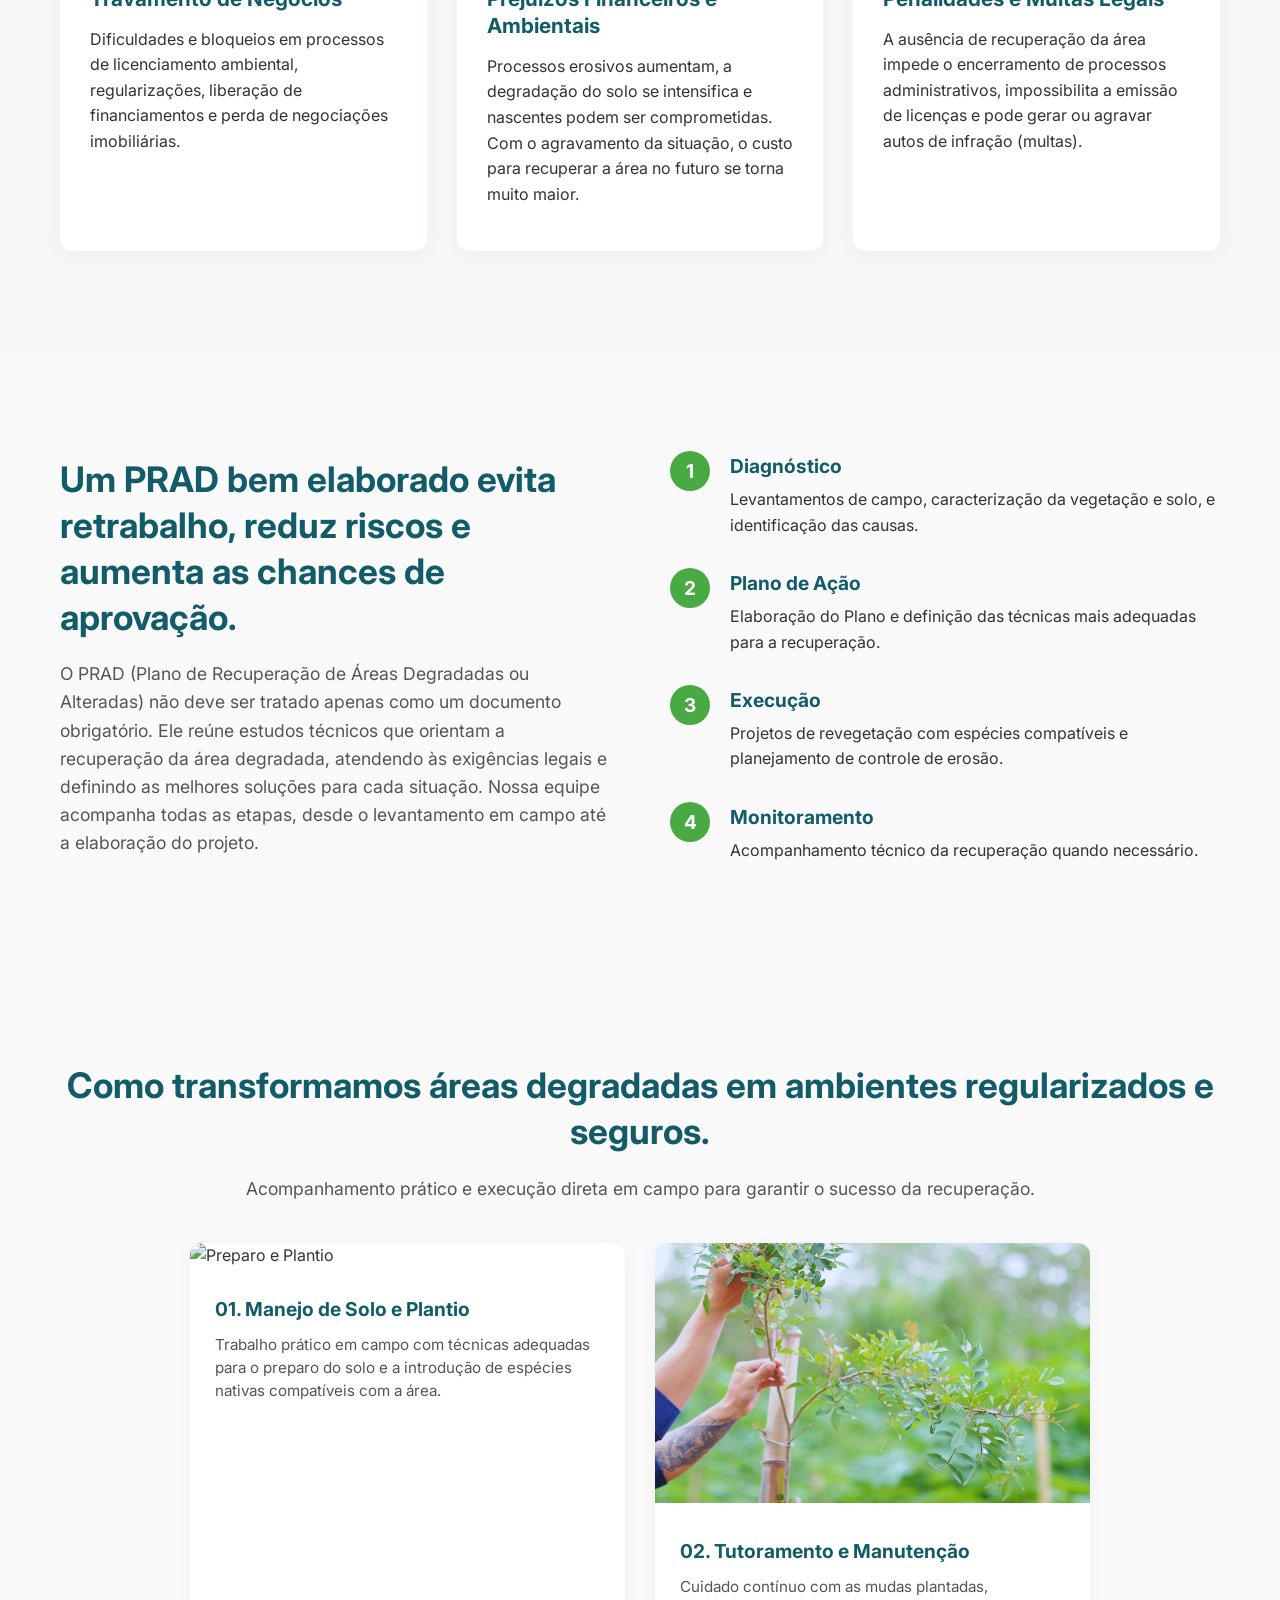
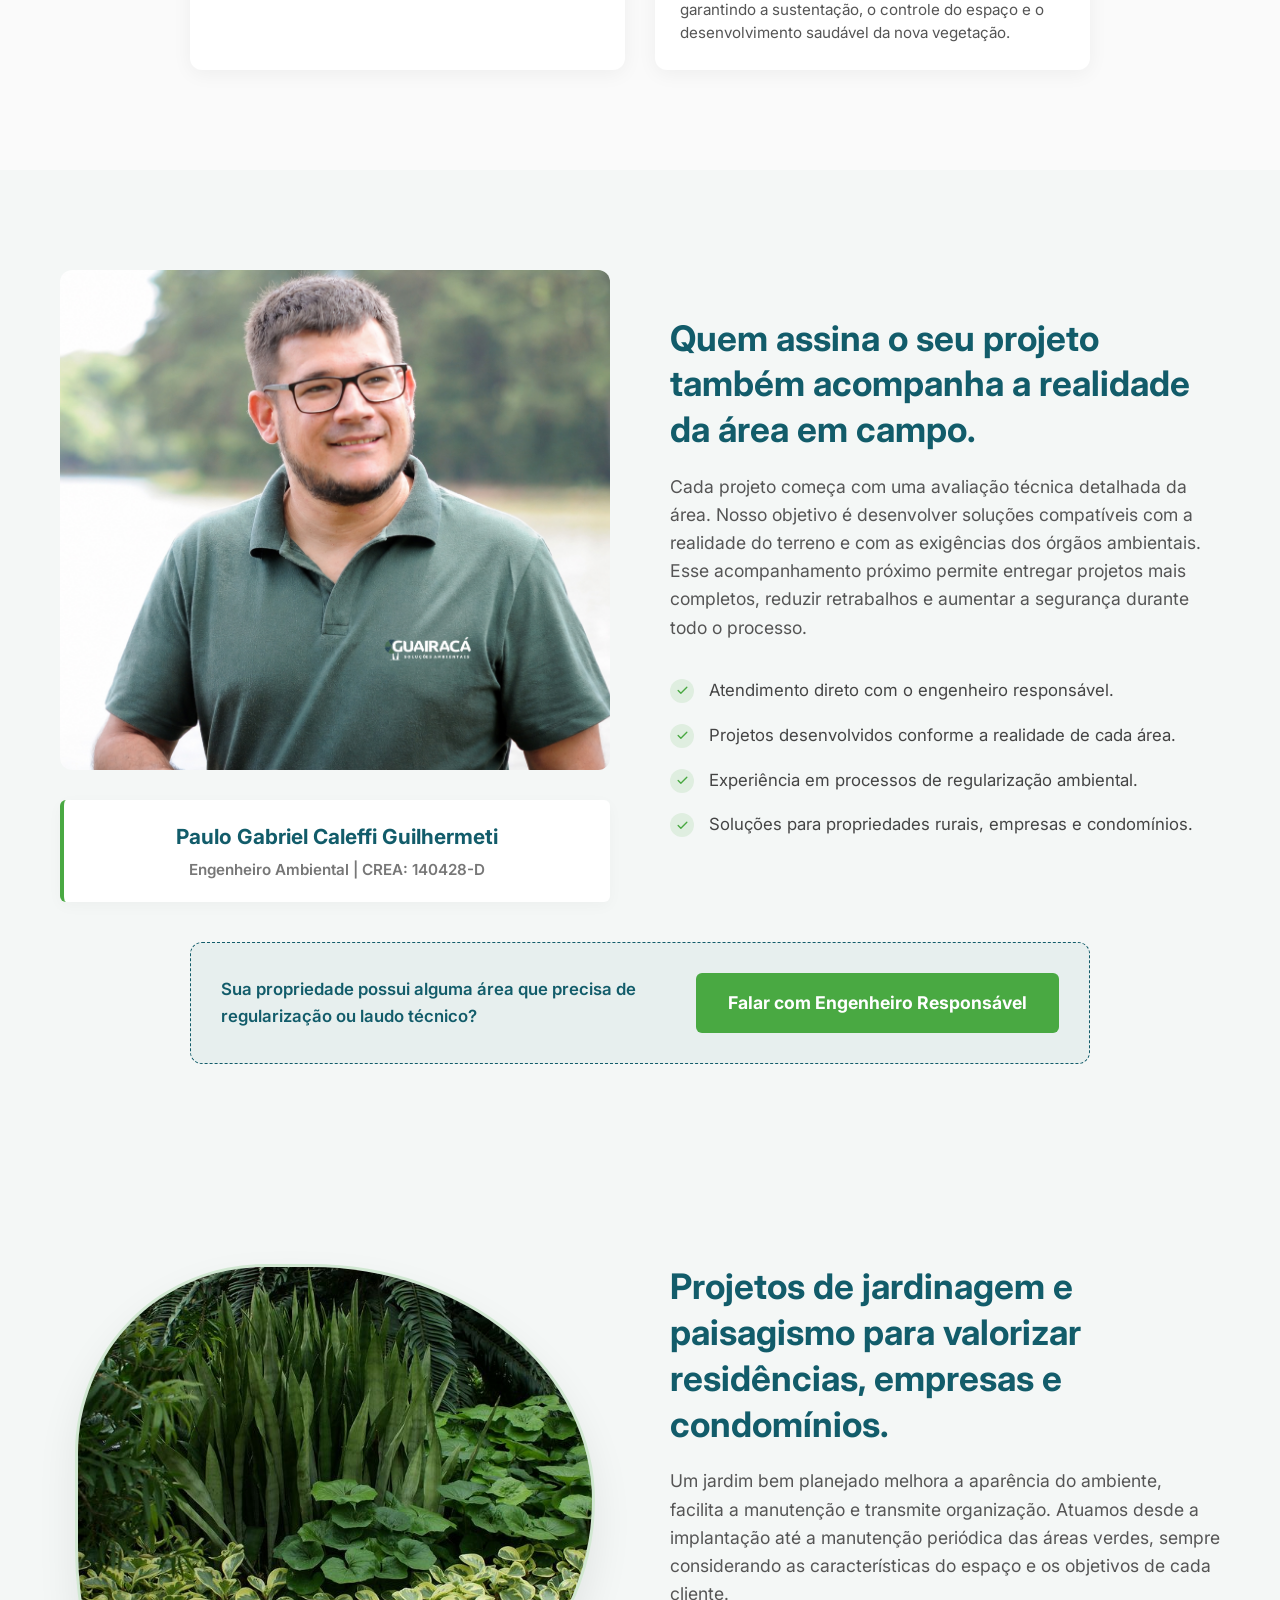
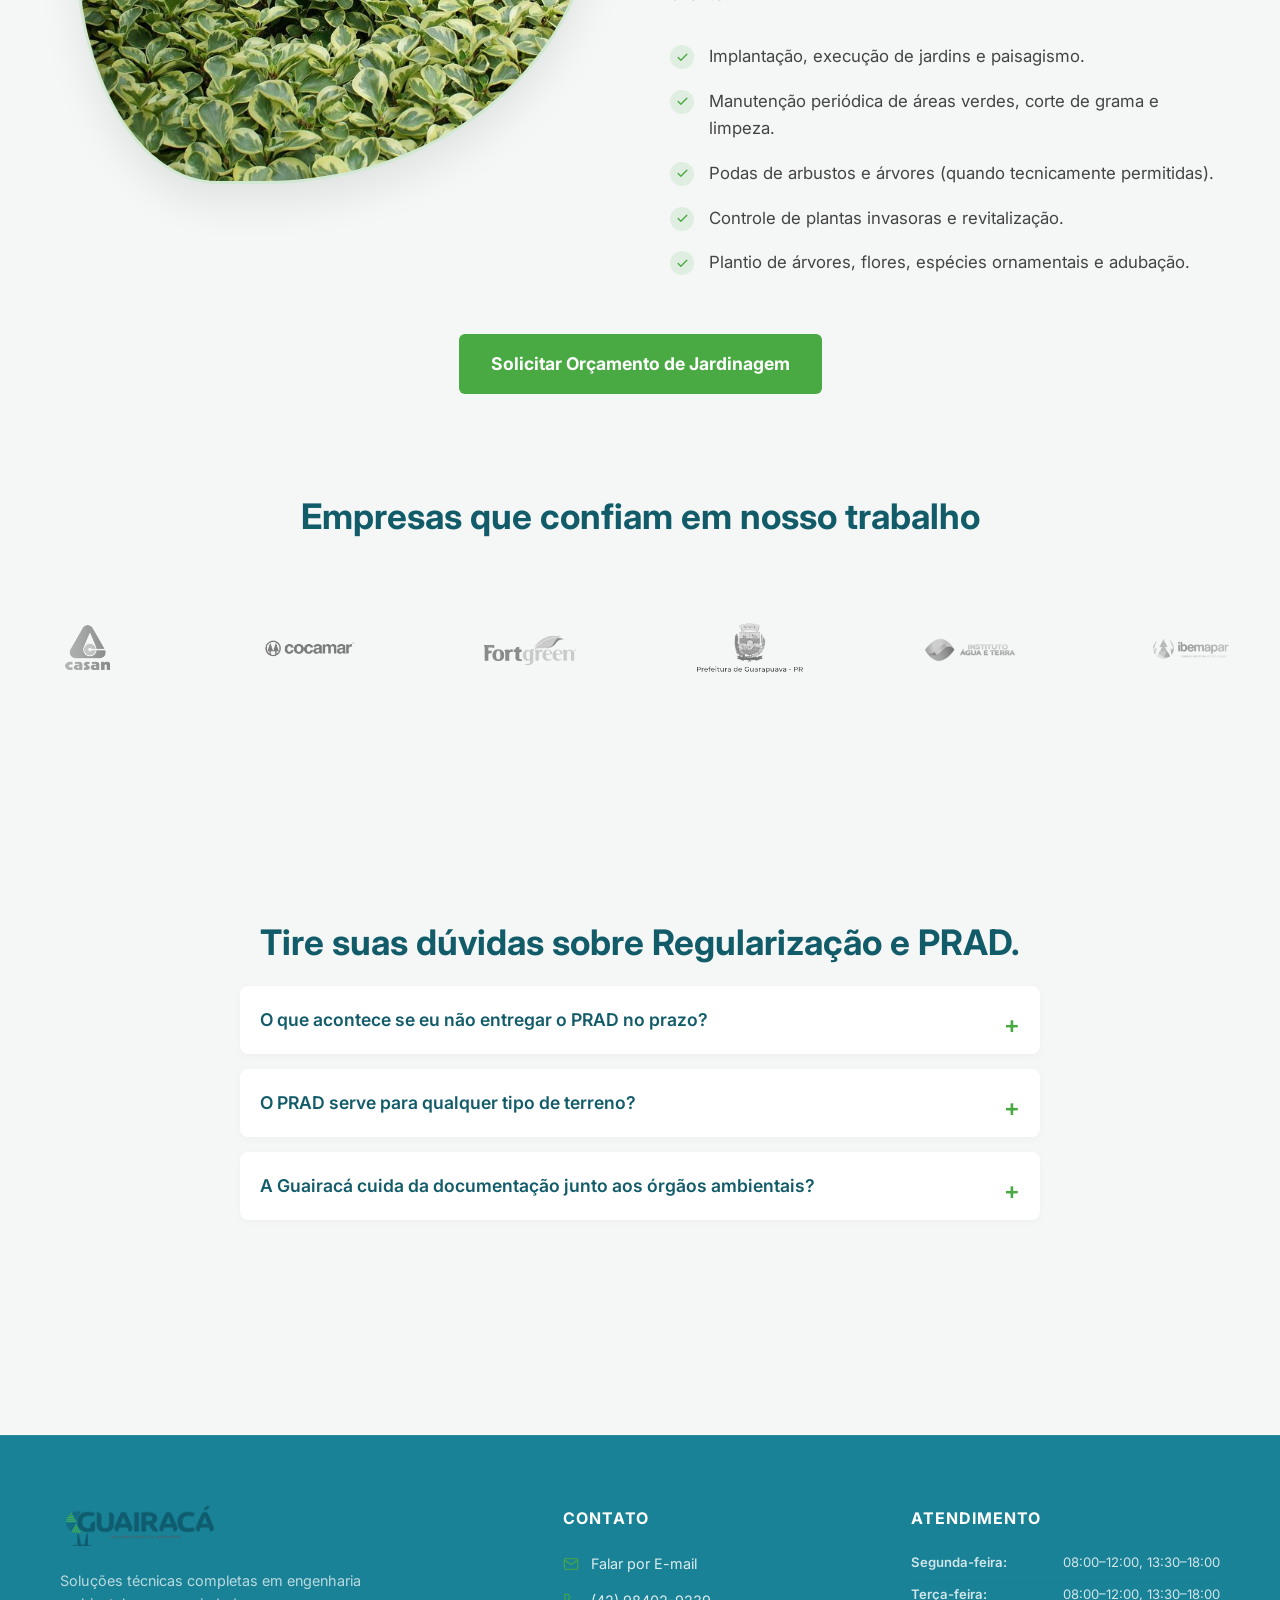
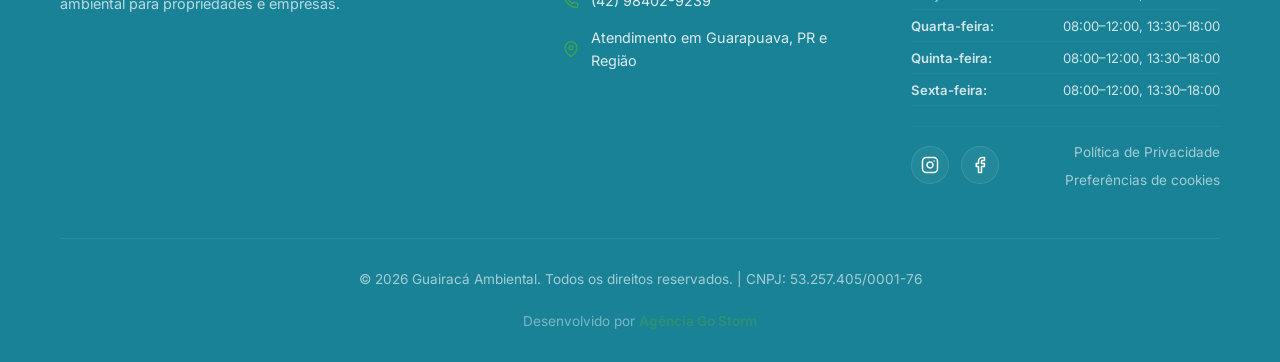
==== commit 2aadc3f3: "alteracao botao primeira dobra" ====
--- a/index.html
+++ b/index.html
@@ -339,7 +339,12 @@
                     
                     <p class="subtitulo">Cada área possui características próprias. Por isso, realizamos um diagnóstico técnico completo para elaborar um PRAD (Plano de Recuperação de Áreas Degradadas ou Alteradas) compatível com a realidade do terreno, atendendo à legislação ambiental e às exigências dos órgãos competentes.</p>
                     
-                    <a href="#contato" class="btn btn-principal" id="btn-analise-viabilidade">Solicitar Análise de Viabilidade Técnica</a>
+                    <a href="https://wa.me/5542984029239?text=Olá!%20Gostaria%20de%20solicitar%20uma%20análise%20de%20viabilidade%20técnica."
+                    class="btn btn-principal"
+                    target="_blank"
+                    rel="noopener noreferrer">
+                        Solicitar Análise de Viabilidade Técnica
+                    </a>
                 </div>
 
                 <div class="hero-image-wrapper">
